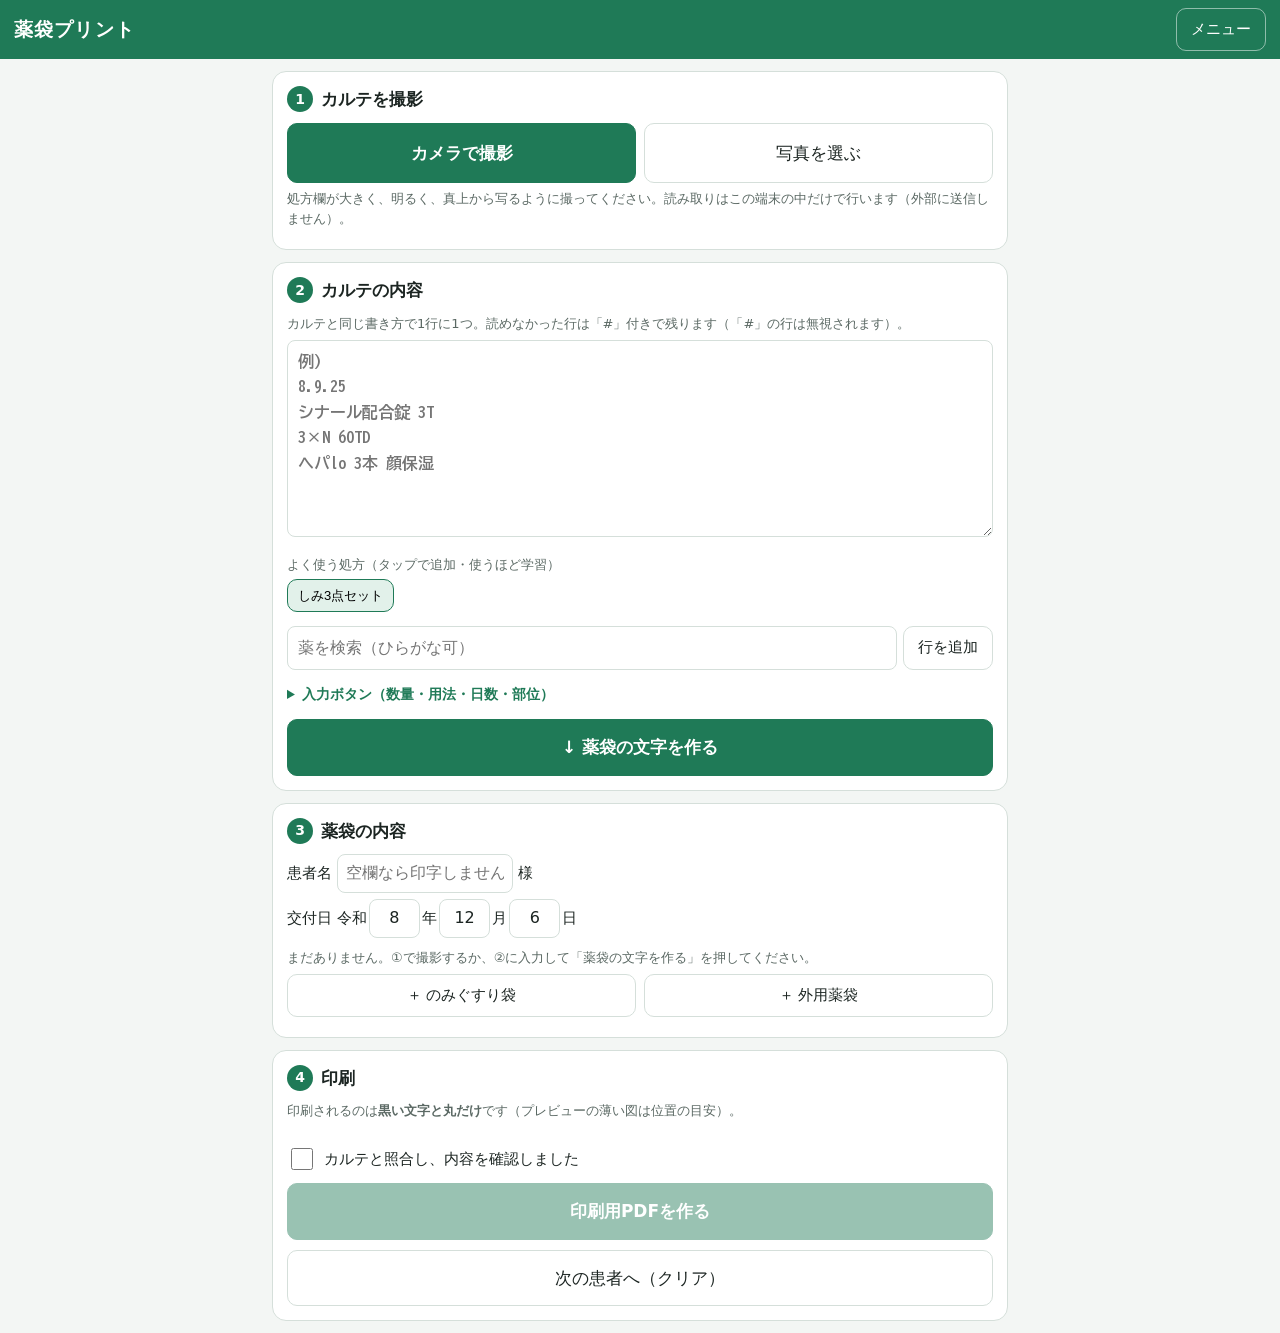
==== docs/index.html @ 1ddb1cb7 "薬袋プリント（スマホ版）初版 Co-Authored-By: Claude Opus 5.5 <noreply@anthropic.com>" ====
<!doctype html>
<html lang="ja">
<head>
<meta charset="utf-8">
<meta name="viewport" content="width=device-width, initial-scale=1, viewport-fit=cover">
<meta name="theme-color" content="#1f7a57">
<meta name="apple-mobile-web-app-capable" content="yes">
<meta name="apple-mobile-web-app-title" content="薬袋プリント">
<link rel="manifest" href="manifest.webmanifest">
<link rel="apple-touch-icon" href="icons/apple-touch-icon.png">
<link rel="icon" href="icons/icon-192.png">
<title>薬袋プリント</title>
<link rel="stylesheet" href="css/app.css">
<style id="yt-css"></style>
</head>
<body>
<header class="bar">
  <h1>薬袋プリント</h1>
  <button class="btn ghost" id="btnMenu">メニュー</button>
</header>

<main>
  <!-- ① 撮影 -->
  <section class="card">
    <h2><span class="num">1</span>カルテを撮影</h2>
    <div class="row2">
      <label class="btn primary big">
        <input type="file" accept="image/*" capture="environment" id="camInput" hidden>カメラで撮影
      </label>
      <label class="btn big">
        <input type="file" accept="image/*" id="fileInput" hidden>写真を選ぶ
      </label>
    </div>
    <p class="note" id="photoNote">処方欄が大きく、明るく、真上から写るように撮ってください。読み取りはこの端末の中だけで行います（外部に送信しません）。</p>
    <div class="photo" id="photoBox" hidden>
      <img id="photo" alt="カルテ写真">
      <div class="photo-tools">
        <button class="btn tiny" id="btnZoom">大きく見る</button>
        <button class="btn tiny" id="btnReread">もう一度読み取る</button>
      </div>
    </div>
    <p class="status" id="ocrStatus" hidden></p>
  </section>

  <!-- ② カルテの内容 -->
  <section class="card">
    <h2><span class="num">2</span>カルテの内容</h2>
    <p class="note">カルテと同じ書き方で1行に1つ。読めなかった行は「#」付きで残ります（「#」の行は無視されます）。</p>
    <textarea id="karteText" rows="7" spellcheck="false" autocapitalize="off" autocomplete="off"
      placeholder="例)&#10;8.9.25&#10;シナール配合錠 3T&#10;3×N 60TD&#10;ヘパlo 3本 顔保湿"></textarea>

    <div class="sub">
      <div class="sub-title">よく使う処方（タップで追加・使うほど学習）</div>
      <div class="chips-scroll" id="presetBox"></div>
    </div>
    <div class="sub">
      <div class="drug-add">
        <input id="drugSearch" list="drugList" placeholder="薬を検索（ひらがな可）" autocomplete="off">
        <datalist id="drugList"></datalist>
        <button class="btn" id="btnAddDrug">行を追加</button>
      </div>
    </div>
    <details class="sub" id="tokenBox">
      <summary>入力ボタン（数量・用法・日数・部位）</summary>
      <div class="trow"><span>数量</span><div class="tokens" data-tokens="1T 2T 3T 1C 1包 3包 1本 2本 3本 5本 10本"></div></div>
      <div class="trow"><span>用法</span><div class="tokens" data-tokens="3×N 2×N 1×朝 1×夕 1×ねる前 頓用"></div></div>
      <div class="trow"><span>日数</span><div class="tokens" data-tokens="7TD 14TD 28TD 30TD 60TD 90TD"></div></div>
      <div class="trow"><span>外用</span><div class="tokens" data-tokens="1日1回 1日2回 1日3回"></div></div>
      <div class="trow"><span>部位</span><div class="tokens" id="siteTokens"></div></div>
    </details>
    <button class="btn primary wide" id="btnParse">↓ 薬袋の文字を作る</button>
  </section>

  <!-- ③ 薬袋 -->
  <section class="card" id="bagSection">
    <h2><span class="num">3</span>薬袋の内容</h2>
    <div class="common">
      <label>患者名 <input id="cName" placeholder="空欄なら印字しません"> 様</label>
      <label>交付日 令和<input id="cYear" class="num-in" inputmode="numeric">年<input id="cMonth" class="num-in" inputmode="numeric">月<input id="cDay" class="num-in" inputmode="numeric">日</label>
    </div>
    <div id="bagList"></div>
    <div class="row2">
      <button class="btn" id="addNaifuku">＋ のみぐすり袋</button>
      <button class="btn" id="addGaiyou">＋ 外用薬袋</button>
    </div>
  </section>

  <!-- ④ 印刷 -->
  <section class="card">
    <h2><span class="num">4</span>印刷</h2>
    <p class="note">印刷されるのは<b>黒い文字と丸だけ</b>です（プレビューの薄い図は位置の目安）。</p>
    <div class="previews" id="previewList"></div>
    <label class="check"><input type="checkbox" id="chkVerified"> カルテと照合し、内容を確認しました</label>
    <button class="btn primary wide" id="btnPdf" disabled>印刷用PDFを作る</button>
    <div id="pdfResult"></div>
    <button class="btn wide ghost" id="btnNext">次の患者へ（クリア）</button>
  </section>
</main>

<!-- 写真の拡大表示 -->
<dialog id="dlgPhoto" class="full"><div class="viewer"><img id="photoBig" alt=""></div><form method="dialog"><button class="btn primary wide">閉じる</button></form></dialog>

<!-- メニュー -->
<dialog id="dlgMenu" class="full">
  <div class="menu">
    <div class="menu-head"><b>メニュー</b><button class="btn" id="btnMenuClose">閉じる</button></div>

    <details open>
      <summary>袋のサイズのルール</summary>
      <p class="note">上から順に調べ、最初に当てはまったルールのサイズにします。どれにも当てはまらなければ小さい袋。袋のサイズを手で変えたときにも「覚えますか？」と聞いてルールを増やします。</p>
      <ol id="ruleList" class="rule-list"></ol>
      <div class="form-box">
        <b>ルールを追加</b>
        <select id="rKind">
          <option value="any_of">薬の名前のどれかが入っている</option>
          <option value="all_of">薬の名前がすべて入っている（セット）</option>
          <option value="qty_at_least">本数（数量）が○以上</option>
          <option value="containers_at_least">混合容器が○個以上</option>
          <option value="days_at_least">内服の日数が○日分以上</option>
        </select>
        <input id="rWords" placeholder="薬の名前（読点「、」区切り。例: ヘパリン、ヒルドイド）">
        <div class="row2"><input id="rN" type="number" placeholder="数（例: 9）"><select id="rUnit"><option>本</option><option>g</option><option>枚</option></select></div>
        <div class="row2"><select id="rSize"><option value="A5">大きい袋にする</option><option value="small">小さい袋にする</option></select><input id="rMemo" placeholder="メモ（任意）"></div>
        <button class="btn primary" id="btnAddRule">追加</button>
      </div>
    </details>

    <details>
      <summary>薬品マスタ（院内の薬）</summary>
      <p class="note">「よみ・略称」にカルテでの書き方（ヘパlo、GMo など）やひらがなを入れると、読み取り・検索で見つかりやすくなります。外用の回数は、書いていないときに使う回数です。</p>
      <input id="drugFilter" placeholder="絞り込み">
      <div id="drugTable" class="drug-table"></div>
      <div class="form-box" id="drugForm">
        <b id="drugFormTitle">薬を追加</b>
        <input id="dName" placeholder="薬品名">
        <div class="row2">
          <select id="dType"><option value="naifuku">内服</option><option value="gaiyou">外用</option></select>
          <select id="dForm"></select>
        </div>
        <div class="row2"><input id="dTimes" placeholder="外用の1日回数（例: 2）" inputmode="numeric"><input id="dNote" placeholder="備考"></div>
        <input id="dAliases" placeholder="よみ・略称（空白区切り）">
        <div class="row2"><button class="btn primary" id="btnSaveDrug">保存</button><button class="btn" id="btnCancelDrug">新規にする</button></div>
      </div>
    </details>

    <details>
      <summary>部位の一覧</summary>
      <p class="note">1行に1つ。「印字する文字 よみ よみ…」（空白区切り）。例: 顔保湿 カオホシツ かおほしつ</p>
      <textarea id="siteEdit" rows="8"></textarea>
      <button class="btn primary" id="btnSaveSites">保存</button>
    </details>

    <details>
      <summary>印刷の設定・位置の調整</summary>
      <div class="field"><b>PDFの用紙</b>
        <select id="sPaper">
          <option value="bag">袋と同じ大きさ（おすすめ）</option>
          <option value="A4">A4（210×297mm）</option>
          <option value="A5">A5（148×210mm）</option>
          <option value="A6">A6（105×148mm）</option>
          <option value="hagaki">はがき（100×148mm）</option>
        </select>
        <p class="note">プリンターが袋の大きさを選べない場合に、決まった用紙の上に袋を置く位置（用紙の左上から袋の左上まで、mm）を指定します。</p>
        <div class="row2"><label>右へ <input id="sPaperX" type="number" step="0.5"> mm</label><label>下へ <input id="sPaperY" type="number" step="0.5"> mm</label></div>
      </div>
      <div class="field"><b>袋の寸法（mm）</b>
        <div class="row2"><label>小 横<input id="szSW" type="number" step="0.5"></label><label>縦<input id="szSH" type="number" step="0.5"></label></div>
        <div class="row2"><label>大 横<input id="szLW" type="number" step="0.5"></label><label>縦<input id="szLH" type="number" step="0.5"></label></div>
      </div>
      <div class="field"><b>文字の位置の補正（mm）</b>
        <p class="note">テスト印刷で文字が右にずれたらXをマイナス、下にずれたらYをマイナス。</p>
        <div id="calibBox"></div>
      </div>
      <button class="btn primary" id="btnSavePrint">保存</button>
    </details>

    <details>
      <summary>学習データ・バックアップ</summary>
      <p id="learnInfo" class="note"></p>
      <p class="note">学習した内容・マスタ・設定はこの端末だけに保存されています。機種変更や別の端末に移すときは「バックアップを保存」→ 新しい端末で「バックアップから戻す」。</p>
      <div class="row2"><button class="btn" id="btnExport">バックアップを保存</button>
        <label class="btn"><input type="file" id="importInput" accept="application/json,.json" hidden>バックアップから戻す</label></div>
      <button class="btn danger" id="btnResetLearn">学習した内容を消す</button>
    </details>

    <details>
      <summary>その他</summary>
      <div class="field"><b>外用薬で回数が書いていない薬の1日回数（薬品マスタに回数がない場合）</b><input id="sGaiyouTimes" inputmode="numeric"></div>
      <div class="field"><b>年の書き方</b><select id="sYear"><option value="reiwa">令和8 年</option><option value="number">8 年</option></select></div>
      <button class="btn primary" id="btnSaveOther">保存</button>
      <p class="note" id="versionInfo"></p>
    </details>
  </div>
</dialog>

<div class="toast" id="toast" hidden></div>
<div class="busy" id="busy" hidden><div class="busy-box"><div class="spinner"></div><p id="busyText">処理中…</p></div></div>

<script src="lib/ort.wasm.min.js"></script>
<script src="lib/pdf-lib.min.js"></script>
<script src="lib/fontkit.umd.min.js"></script>
<script src="js/data.js"></script>
<script src="js/render.js"></script>
<script src="js/parser.js"></script>
<script src="js/store.js"></script>
<script src="js/ocr.js"></script>
<script src="js/pdf.js"></script>
<script src="js/app.js"></script>
</body>
</html>
---- docs/css/app.css ----
@font-face { font-family: "BIZ UDGothic"; src: url("../fonts/BIZUDGothic-Bold-jis.ttf") format("truetype"); font-weight: 400 900; font-display: swap; }

:root {
  --bg: #f3f6f4; --panel: #fff; --ink: #1c2522; --muted: #5b6964; --line: #d5dfda;
  --accent: #1f7a57; --accent-soft: #e2f1ea; --naifuku: #1f9a4c; --gaiyou: #cf4f2a;
  --warn-bg: #fff4c2; --warn-line: #e0b400; --err: #b3261e;
  font-family: "Hiragino Sans", "Yu Gothic UI", "Meiryo", system-ui, sans-serif;
  color: var(--ink);
  -webkit-text-size-adjust: 100%;
}
* { box-sizing: border-box; }
body { margin: 0; background: var(--bg); font-size: 16px; line-height: 1.55; padding-bottom: env(safe-area-inset-bottom); }
.bar { position: sticky; top: 0; z-index: 5; display: flex; align-items: center; justify-content: space-between;
  padding: calc(8px + env(safe-area-inset-top)) 14px 8px; background: var(--accent); color: #fff; }
.bar h1 { margin: 0; font-size: 19px; letter-spacing: .06em; }
.bar .btn { color: #fff; border-color: rgba(255,255,255,.5); }
main { max-width: 760px; margin: 0 auto; padding: 12px; display: flex; flex-direction: column; gap: 12px; }
.card { background: var(--panel); border: 1px solid var(--line); border-radius: 14px; padding: 14px; }
.card h2 { margin: 0 0 10px; font-size: 17px; display: flex; align-items: center; gap: 8px; }
.num { display: inline-grid; place-items: center; width: 26px; height: 26px; border-radius: 50%; background: var(--accent); color: #fff; font-size: 14px; }
.note { color: var(--muted); font-size: 13px; margin: 6px 0; }
.status { margin: 8px 0 0; padding: 8px 10px; border-radius: 8px; background: var(--accent-soft); font-size: 14px; }
.status.warn { background: var(--warn-bg); }

.btn { font: inherit; font-size: 15px; padding: 9px 14px; border-radius: 10px; border: 1px solid var(--line); background: #fff; color: var(--ink);
  cursor: pointer; text-align: center; display: inline-flex; align-items: center; justify-content: center; gap: 6px; -webkit-tap-highlight-color: transparent; }
.btn:active { transform: scale(.98); }
.btn:disabled { opacity: .45; }
.btn.primary { background: var(--accent); border-color: var(--accent); color: #fff; font-weight: 700; }
.btn.ghost { background: transparent; }
.btn.big { padding: 16px 10px; font-size: 17px; }
.btn.wide { width: 100%; padding: 14px; font-size: 17px; margin-top: 10px; }
.btn.tiny { padding: 5px 10px; font-size: 13px; border-radius: 8px; }
.btn.danger { color: var(--err); }
.row2 { display: grid; grid-template-columns: 1fr 1fr; gap: 8px; margin: 6px 0; }

.photo { margin-top: 10px; }
.photo img { width: 100%; max-height: 50vh; object-fit: contain; background: #eef1ef; border-radius: 10px; border: 1px solid var(--line); }
.photo-tools { display: flex; gap: 6px; margin-top: 6px; }
dialog.full { width: 100vw; max-width: 100vw; height: 100dvh; max-height: 100dvh; margin: 0; padding: 0; border: none; }
dialog::backdrop { background: rgba(0,0,0,.4); }
.viewer { height: calc(100dvh - 80px); overflow: auto; background: #222; }
.viewer img { width: 200%; display: block; }
#dlgPhoto form { padding: 8px 12px; }

textarea, input, select { font: inherit; font-size: 16px; border: 1px solid var(--line); border-radius: 8px; padding: 8px 10px; background: #fff; color: var(--ink); min-width: 0; }
textarea { width: 100%; resize: vertical; line-height: 1.6; }
#karteText { font-family: "BIZ UDGothic", monospace; font-size: 16px; }
.sub { margin-top: 10px; }
.sub-title { font-size: 13px; color: var(--muted); margin-bottom: 4px; }
.chips-scroll { display: flex; gap: 6px; overflow-x: auto; padding-bottom: 4px; -webkit-overflow-scrolling: touch; }
.preset { flex: none; max-width: 230px; text-align: left; font-size: 13px; line-height: 1.35; padding: 7px 10px; border: 1px solid var(--accent); background: var(--accent-soft);
  border-radius: 10px; white-space: normal; }
.preset small { display: block; color: var(--muted); font-size: 11px; }
.drug-add { display: flex; gap: 6px; }
.drug-add input { flex: 1; }
details.sub summary { cursor: pointer; font-size: 14px; color: var(--accent); font-weight: 700; padding: 4px 0; }
.trow { display: flex; gap: 6px; align-items: flex-start; margin: 6px 0; }
.trow > span { flex: none; width: 34px; font-size: 12px; color: var(--muted); padding-top: 6px; }
.tokens { display: flex; flex-wrap: wrap; gap: 5px; }
.tok { font: inherit; font-size: 14px; padding: 6px 10px; border: 1px solid var(--line); border-radius: 8px; background: #f6faf8; }
.tok:active { background: var(--accent-soft); }

.common { display: flex; flex-direction: column; gap: 6px; margin-bottom: 10px; font-size: 15px; }
.common input { padding: 6px 8px; }
.common #cName { width: 11em; }
.num-in { width: 3.2em; text-align: center; margin: 0 2px; }

.bag { border: 1px solid var(--line); border-left: 6px solid var(--naifuku); border-radius: 12px; padding: 10px; margin-bottom: 10px; }
.bag.gaiyou { border-left-color: var(--gaiyou); }
.bag-head { display: flex; align-items: center; gap: 6px; flex-wrap: wrap; }
.bag-title { font-weight: 700; margin-right: auto; }
.bag.naifuku .bag-title { color: var(--naifuku); }
.bag.gaiyou .bag-title { color: var(--gaiyou); }
.seg { display: inline-flex; border: 1px solid var(--line); border-radius: 9px; overflow: hidden; }
.seg button { font: inherit; font-size: 14px; border: none; background: #fff; padding: 6px 12px; }
.seg button.on { background: var(--ink); color: #fff; }
.size-reason { font-size: 12px; color: var(--muted); margin: 4px 0; }
.f { display: flex; flex-wrap: wrap; align-items: center; gap: 5px; margin: 7px 0; font-size: 15px; }
.f .lbl { width: 3.2em; font-size: 12px; color: var(--muted); flex: none; }
.f input { width: 3.6em; text-align: center; padding: 6px 4px; }
.f input.wide-in { width: 9em; text-align: left; }
.unsure { background: var(--warn-bg) !important; border-color: var(--warn-line) !important; }
.chips { display: inline-flex; flex-wrap: wrap; gap: 4px; }
.chip { position: relative; }
.chip input { position: absolute; opacity: 0; pointer-events: none; width: 1px; }
.chip span { display: inline-block; padding: 5px 10px; border: 1px solid var(--line); border-radius: 999px; font-size: 14px; background: #fff; }
.chip input:checked + span { background: var(--ink); color: #fff; border-color: var(--ink); }
.chips.unsure { border: 1px solid var(--warn-line); border-radius: 10px; padding: 2px; }
.bag-info { margin-top: 6px; padding: 7px 9px; background: #f5f8f6; border-radius: 8px; font-size: 12.5px; color: var(--muted); }
.bag-info b { color: var(--ink); }
.bag-actions { display: flex; gap: 6px; justify-content: flex-end; margin-top: 6px; flex-wrap: wrap; }

.previews { display: flex; gap: 10px; overflow-x: auto; padding-bottom: 6px; }
.pv { flex: none; }
.pv-cap { font-size: 12px; color: var(--muted); }
.pv-frame { border: 1px solid var(--line); background: #fff; overflow: hidden; box-shadow: 0 1px 4px rgba(0,0,0,.08); }
.pv-inner { transform-origin: top left; }
.pv .yt-art { opacity: .28; }
.check { display: flex; align-items: center; gap: 8px; margin: 12px 0 0; font-size: 15px; }
.check input { width: 22px; height: 22px; }
#pdfResult .res { border: 1px solid var(--accent); background: var(--accent-soft); border-radius: 10px; padding: 10px; margin-top: 10px; }
#pdfResult .res.err { border-color: var(--err); background: #fdecea; color: var(--err); }
#pdfResult .res .row2 { margin-top: 8px; }

.menu { padding: calc(10px + env(safe-area-inset-top)) 14px 40px; max-width: 760px; margin: 0 auto; }
.menu-head { display: flex; justify-content: space-between; align-items: center; margin-bottom: 8px; font-size: 18px; }
.menu details { border: 1px solid var(--line); border-radius: 12px; padding: 10px 12px; margin-bottom: 10px; background: #fff; }
.menu summary { font-weight: 700; cursor: pointer; }
.menu input, .menu select, .menu textarea { width: 100%; margin: 3px 0; }
.form-box { border: 1px dashed var(--line); border-radius: 10px; padding: 10px; margin-top: 8px; display: flex; flex-direction: column; gap: 4px; }
.rule-list { padding-left: 1.4em; margin: 6px 0; }
.rule-list li { margin: 6px 0; font-size: 14px; }
.rule-list .btn { margin-left: 6px; }
.drug-table { max-height: 40vh; overflow: auto; border: 1px solid var(--line); border-radius: 8px; margin: 6px 0; }
.drug-row { display: flex; justify-content: space-between; gap: 8px; padding: 7px 9px; border-bottom: 1px solid var(--line); font-size: 14px; }
.drug-row small { color: var(--muted); display: block; font-size: 11.5px; }
.field { margin: 10px 0; }
.field label { display: flex; align-items: center; gap: 4px; font-size: 14px; }
#calibBox .row2 { align-items: center; }

.toast { position: fixed; left: 12px; right: 12px; bottom: calc(14px + env(safe-area-inset-bottom)); z-index: 20; background: var(--ink); color: #fff;
  border-radius: 12px; padding: 12px 14px; box-shadow: 0 8px 30px rgba(0,0,0,.3); max-width: 736px; margin: 0 auto; }
.toast .row2 { margin-top: 8px; }
.toast .btn { color: var(--ink); }
.busy { position: fixed; inset: 0; z-index: 30; background: rgba(255,255,255,.75); display: grid; place-items: center; }
.busy[hidden] { display: none; }
.busy-box { background: #fff; border: 1px solid var(--line); border-radius: 14px; padding: 22px 28px; text-align: center; max-width: 80vw; }
.spinner { width: 36px; height: 36px; margin: 0 auto 10px; border: 4px solid var(--accent-soft); border-top-color: var(--accent); border-radius: 50%; animation: spin .9s linear infinite; }
@keyframes spin { to { transform: rotate(360deg); } }
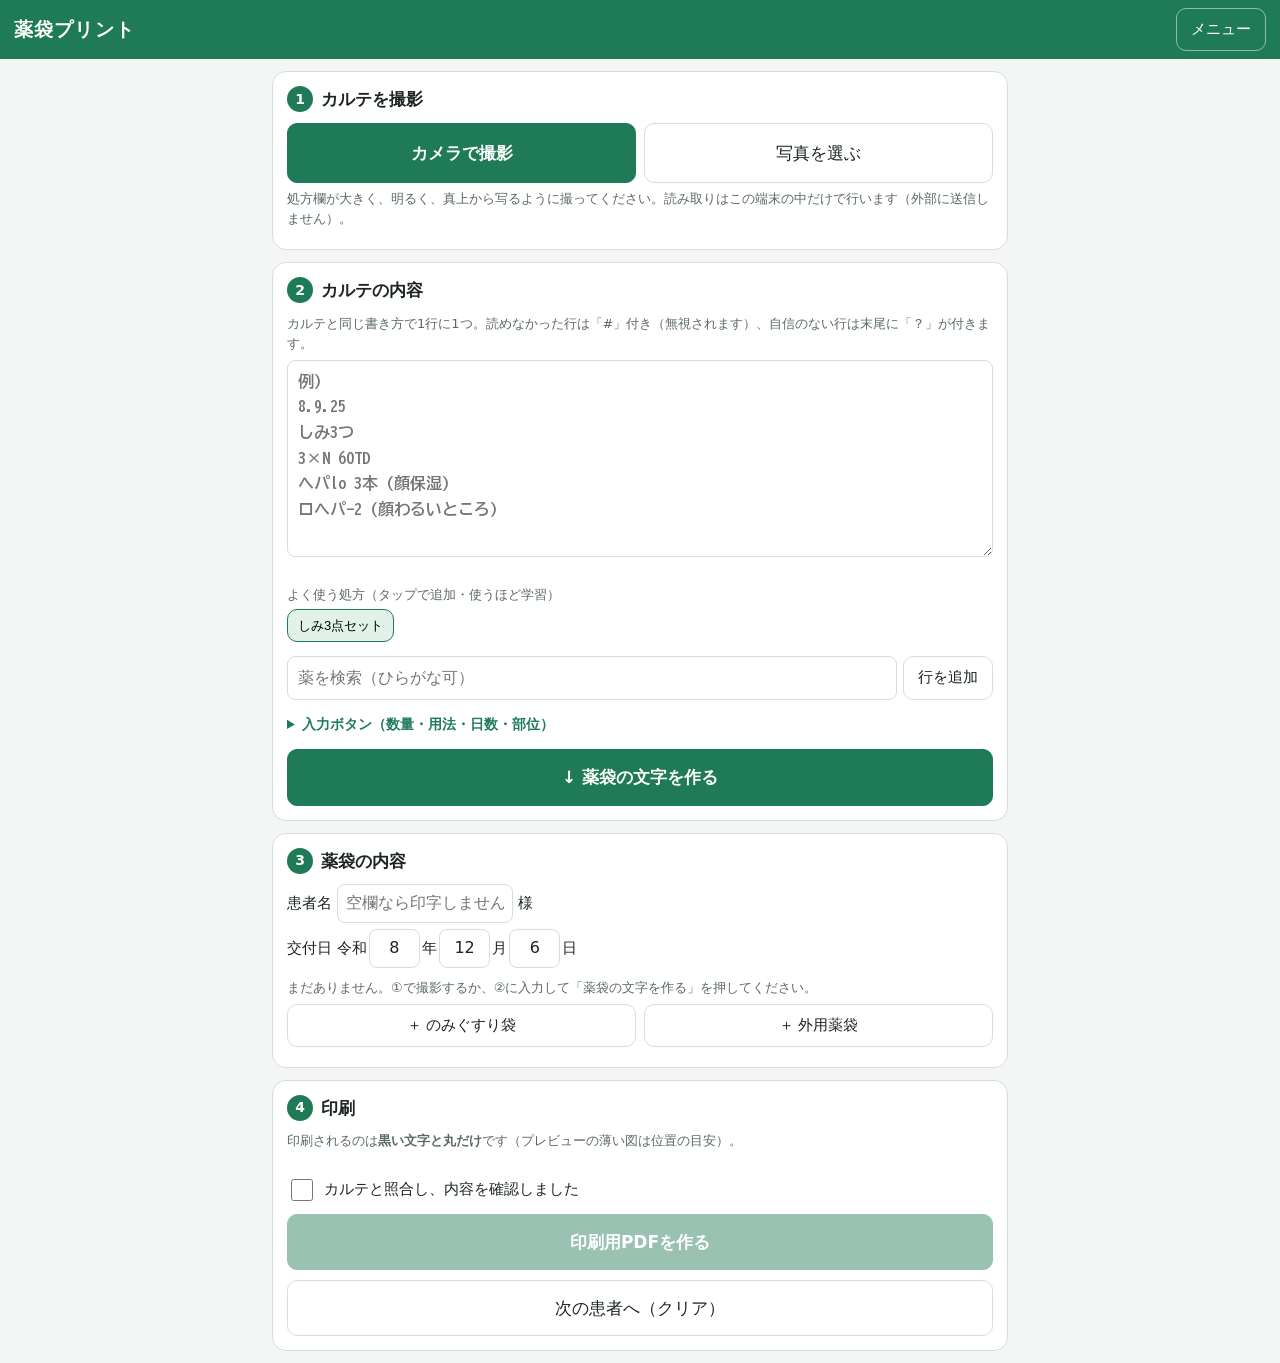
==== commit 95a5f008: "手書きの読み取りを改善（日本語モデル追加・薬品名一覧との照合・行ごとの候補選択）、混合軟膏の容器番号、夜1/数回/〃、しみ3つ、小袋100×140mm Co-Authored-By: Claude O" ====
--- a/docs/index.html
+++ b/docs/index.html
@@ -45,9 +45,10 @@
   <!-- ② カルテの内容 -->
   <section class="card">
     <h2><span class="num">2</span>カルテの内容</h2>
-    <p class="note">カルテと同じ書き方で1行に1つ。読めなかった行は「#」付きで残ります（「#」の行は無視されます）。</p>
+    <p class="note">カルテと同じ書き方で1行に1つ。読めなかった行は「#」付き（無視されます）、自信のない行は末尾に「？」が付きます。</p>
     <textarea id="karteText" rows="7" spellcheck="false" autocapitalize="off" autocomplete="off"
-      placeholder="例)&#10;8.9.25&#10;シナール配合錠 3T&#10;3×N 60TD&#10;ヘパlo 3本 顔保湿"></textarea>
+      placeholder="例)&#10;8.9.25&#10;しみ3つ&#10;3×N 60TD&#10;ヘパlo 3本 (顔保湿)&#10;ロヘパ-2 (顔わるいところ)"></textarea>
+    <div class="read-rows" id="readRows" hidden></div>
 
     <div class="sub">
       <div class="sub-title">よく使う処方（タップで追加・使うほど学習）</div>
@@ -62,10 +63,10 @@
     </div>
     <details class="sub" id="tokenBox">
       <summary>入力ボタン（数量・用法・日数・部位）</summary>
-      <div class="trow"><span>数量</span><div class="tokens" data-tokens="1T 2T 3T 1C 1包 3包 1本 2本 3本 5本 10本"></div></div>
+      <div class="trow"><span>数量</span><div class="tokens" data-tokens="1T 2T 3T 1C 1包 1本 2本 3本 4本 5本 10本 -2 -3 ×2 60cc"></div></div>
       <div class="trow"><span>用法</span><div class="tokens" data-tokens="3×N 2×N 1×朝 1×夕 1×ねる前 頓用"></div></div>
       <div class="trow"><span>日数</span><div class="tokens" data-tokens="7TD 14TD 28TD 30TD 60TD 90TD"></div></div>
-      <div class="trow"><span>外用</span><div class="tokens" data-tokens="1日1回 1日2回 1日3回"></div></div>
+      <div class="trow"><span>外用</span><div class="tokens" data-tokens="1日1回 1日2回 1日3回 夜1 1日数回 (〃)"></div></div>
       <div class="trow"><span>部位</span><div class="tokens" id="siteTokens"></div></div>
     </details>
     <button class="btn primary wide" id="btnParse">↓ 薬袋の文字を作る</button>
@@ -115,11 +116,12 @@
           <option value="any_of">薬の名前のどれかが入っている</option>
           <option value="all_of">薬の名前がすべて入っている（セット）</option>
           <option value="qty_at_least">本数（数量）が○以上</option>
-          <option value="containers_at_least">混合容器が○個以上</option>
+          <option value="containers_at_least">混合容器（ロヘパ-2 など）が○個以上</option>
           <option value="days_at_least">内服の日数が○日分以上</option>
         </select>
         <input id="rWords" placeholder="薬の名前（読点「、」区切り。例: ヘパリン、ヒルドイド）">
-        <div class="row2"><input id="rN" type="number" placeholder="数（例: 9）"><select id="rUnit"><option>本</option><option>g</option><option>枚</option></select></div>
+        <div class="row2"><input id="rN" type="number" placeholder="数（例: 9）"><select id="rUnit"><option>本</option><option>g</option><option>枚</option><option>cc</option></select></div>
+        <input id="rNo" type="number" placeholder="混合容器の場合：容器の番号が○番以上（例: 2。空欄なら番号は問わない）">
         <div class="row2"><select id="rSize"><option value="A5">大きい袋にする</option><option value="small">小さい袋にする</option></select><input id="rMemo" placeholder="メモ（任意）"></div>
         <button class="btn primary" id="btnAddRule">追加</button>
       </div>
@@ -202,6 +204,7 @@
 <script src="js/data.js"></script>
 <script src="js/render.js"></script>
 <script src="js/parser.js"></script>
+<script src="js/reader.js"></script>
 <script src="js/store.js"></script>
 <script src="js/ocr.js"></script>
 <script src="js/pdf.js"></script>
--- a/docs/css/app.css
+++ b/docs/css/app.css
@@ -1,130 +1,138 @@
-@font-face { font-family: "BIZ UDGothic"; src: url("../fonts/BIZUDGothic-Bold-jis.ttf") format("truetype"); font-weight: 400 900; font-display: swap; }
-
-:root {
-  --bg: #f3f6f4; --panel: #fff; --ink: #1c2522; --muted: #5b6964; --line: #d5dfda;
-  --accent: #1f7a57; --accent-soft: #e2f1ea; --naifuku: #1f9a4c; --gaiyou: #cf4f2a;
-  --warn-bg: #fff4c2; --warn-line: #e0b400; --err: #b3261e;
-  font-family: "Hiragino Sans", "Yu Gothic UI", "Meiryo", system-ui, sans-serif;
-  color: var(--ink);
-  -webkit-text-size-adjust: 100%;
-}
-* { box-sizing: border-box; }
-body { margin: 0; background: var(--bg); font-size: 16px; line-height: 1.55; padding-bottom: env(safe-area-inset-bottom); }
-.bar { position: sticky; top: 0; z-index: 5; display: flex; align-items: center; justify-content: space-between;
-  padding: calc(8px + env(safe-area-inset-top)) 14px 8px; background: var(--accent); color: #fff; }
-.bar h1 { margin: 0; font-size: 19px; letter-spacing: .06em; }
-.bar .btn { color: #fff; border-color: rgba(255,255,255,.5); }
-main { max-width: 760px; margin: 0 auto; padding: 12px; display: flex; flex-direction: column; gap: 12px; }
-.card { background: var(--panel); border: 1px solid var(--line); border-radius: 14px; padding: 14px; }
-.card h2 { margin: 0 0 10px; font-size: 17px; display: flex; align-items: center; gap: 8px; }
-.num { display: inline-grid; place-items: center; width: 26px; height: 26px; border-radius: 50%; background: var(--accent); color: #fff; font-size: 14px; }
-.note { color: var(--muted); font-size: 13px; margin: 6px 0; }
-.status { margin: 8px 0 0; padding: 8px 10px; border-radius: 8px; background: var(--accent-soft); font-size: 14px; }
-.status.warn { background: var(--warn-bg); }
-
-.btn { font: inherit; font-size: 15px; padding: 9px 14px; border-radius: 10px; border: 1px solid var(--line); background: #fff; color: var(--ink);
-  cursor: pointer; text-align: center; display: inline-flex; align-items: center; justify-content: center; gap: 6px; -webkit-tap-highlight-color: transparent; }
-.btn:active { transform: scale(.98); }
-.btn:disabled { opacity: .45; }
-.btn.primary { background: var(--accent); border-color: var(--accent); color: #fff; font-weight: 700; }
-.btn.ghost { background: transparent; }
-.btn.big { padding: 16px 10px; font-size: 17px; }
-.btn.wide { width: 100%; padding: 14px; font-size: 17px; margin-top: 10px; }
-.btn.tiny { padding: 5px 10px; font-size: 13px; border-radius: 8px; }
-.btn.danger { color: var(--err); }
-.row2 { display: grid; grid-template-columns: 1fr 1fr; gap: 8px; margin: 6px 0; }
-
-.photo { margin-top: 10px; }
-.photo img { width: 100%; max-height: 50vh; object-fit: contain; background: #eef1ef; border-radius: 10px; border: 1px solid var(--line); }
-.photo-tools { display: flex; gap: 6px; margin-top: 6px; }
-dialog.full { width: 100vw; max-width: 100vw; height: 100dvh; max-height: 100dvh; margin: 0; padding: 0; border: none; }
-dialog::backdrop { background: rgba(0,0,0,.4); }
-.viewer { height: calc(100dvh - 80px); overflow: auto; background: #222; }
-.viewer img { width: 200%; display: block; }
-#dlgPhoto form { padding: 8px 12px; }
-
-textarea, input, select { font: inherit; font-size: 16px; border: 1px solid var(--line); border-radius: 8px; padding: 8px 10px; background: #fff; color: var(--ink); min-width: 0; }
-textarea { width: 100%; resize: vertical; line-height: 1.6; }
-#karteText { font-family: "BIZ UDGothic", monospace; font-size: 16px; }
-.sub { margin-top: 10px; }
-.sub-title { font-size: 13px; color: var(--muted); margin-bottom: 4px; }
-.chips-scroll { display: flex; gap: 6px; overflow-x: auto; padding-bottom: 4px; -webkit-overflow-scrolling: touch; }
-.preset { flex: none; max-width: 230px; text-align: left; font-size: 13px; line-height: 1.35; padding: 7px 10px; border: 1px solid var(--accent); background: var(--accent-soft);
-  border-radius: 10px; white-space: normal; }
-.preset small { display: block; color: var(--muted); font-size: 11px; }
-.drug-add { display: flex; gap: 6px; }
-.drug-add input { flex: 1; }
-details.sub summary { cursor: pointer; font-size: 14px; color: var(--accent); font-weight: 700; padding: 4px 0; }
-.trow { display: flex; gap: 6px; align-items: flex-start; margin: 6px 0; }
-.trow > span { flex: none; width: 34px; font-size: 12px; color: var(--muted); padding-top: 6px; }
-.tokens { display: flex; flex-wrap: wrap; gap: 5px; }
-.tok { font: inherit; font-size: 14px; padding: 6px 10px; border: 1px solid var(--line); border-radius: 8px; background: #f6faf8; }
-.tok:active { background: var(--accent-soft); }
-
-.common { display: flex; flex-direction: column; gap: 6px; margin-bottom: 10px; font-size: 15px; }
-.common input { padding: 6px 8px; }
-.common #cName { width: 11em; }
-.num-in { width: 3.2em; text-align: center; margin: 0 2px; }
-
-.bag { border: 1px solid var(--line); border-left: 6px solid var(--naifuku); border-radius: 12px; padding: 10px; margin-bottom: 10px; }
-.bag.gaiyou { border-left-color: var(--gaiyou); }
-.bag-head { display: flex; align-items: center; gap: 6px; flex-wrap: wrap; }
-.bag-title { font-weight: 700; margin-right: auto; }
-.bag.naifuku .bag-title { color: var(--naifuku); }
-.bag.gaiyou .bag-title { color: var(--gaiyou); }
-.seg { display: inline-flex; border: 1px solid var(--line); border-radius: 9px; overflow: hidden; }
-.seg button { font: inherit; font-size: 14px; border: none; background: #fff; padding: 6px 12px; }
-.seg button.on { background: var(--ink); color: #fff; }
-.size-reason { font-size: 12px; color: var(--muted); margin: 4px 0; }
-.f { display: flex; flex-wrap: wrap; align-items: center; gap: 5px; margin: 7px 0; font-size: 15px; }
-.f .lbl { width: 3.2em; font-size: 12px; color: var(--muted); flex: none; }
-.f input { width: 3.6em; text-align: center; padding: 6px 4px; }
-.f input.wide-in { width: 9em; text-align: left; }
-.unsure { background: var(--warn-bg) !important; border-color: var(--warn-line) !important; }
-.chips { display: inline-flex; flex-wrap: wrap; gap: 4px; }
-.chip { position: relative; }
-.chip input { position: absolute; opacity: 0; pointer-events: none; width: 1px; }
-.chip span { display: inline-block; padding: 5px 10px; border: 1px solid var(--line); border-radius: 999px; font-size: 14px; background: #fff; }
-.chip input:checked + span { background: var(--ink); color: #fff; border-color: var(--ink); }
-.chips.unsure { border: 1px solid var(--warn-line); border-radius: 10px; padding: 2px; }
-.bag-info { margin-top: 6px; padding: 7px 9px; background: #f5f8f6; border-radius: 8px; font-size: 12.5px; color: var(--muted); }
-.bag-info b { color: var(--ink); }
-.bag-actions { display: flex; gap: 6px; justify-content: flex-end; margin-top: 6px; flex-wrap: wrap; }
-
-.previews { display: flex; gap: 10px; overflow-x: auto; padding-bottom: 6px; }
-.pv { flex: none; }
-.pv-cap { font-size: 12px; color: var(--muted); }
-.pv-frame { border: 1px solid var(--line); background: #fff; overflow: hidden; box-shadow: 0 1px 4px rgba(0,0,0,.08); }
-.pv-inner { transform-origin: top left; }
-.pv .yt-art { opacity: .28; }
-.check { display: flex; align-items: center; gap: 8px; margin: 12px 0 0; font-size: 15px; }
-.check input { width: 22px; height: 22px; }
-#pdfResult .res { border: 1px solid var(--accent); background: var(--accent-soft); border-radius: 10px; padding: 10px; margin-top: 10px; }
-#pdfResult .res.err { border-color: var(--err); background: #fdecea; color: var(--err); }
-#pdfResult .res .row2 { margin-top: 8px; }
-
-.menu { padding: calc(10px + env(safe-area-inset-top)) 14px 40px; max-width: 760px; margin: 0 auto; }
-.menu-head { display: flex; justify-content: space-between; align-items: center; margin-bottom: 8px; font-size: 18px; }
-.menu details { border: 1px solid var(--line); border-radius: 12px; padding: 10px 12px; margin-bottom: 10px; background: #fff; }
-.menu summary { font-weight: 700; cursor: pointer; }
-.menu input, .menu select, .menu textarea { width: 100%; margin: 3px 0; }
-.form-box { border: 1px dashed var(--line); border-radius: 10px; padding: 10px; margin-top: 8px; display: flex; flex-direction: column; gap: 4px; }
-.rule-list { padding-left: 1.4em; margin: 6px 0; }
-.rule-list li { margin: 6px 0; font-size: 14px; }
-.rule-list .btn { margin-left: 6px; }
-.drug-table { max-height: 40vh; overflow: auto; border: 1px solid var(--line); border-radius: 8px; margin: 6px 0; }
-.drug-row { display: flex; justify-content: space-between; gap: 8px; padding: 7px 9px; border-bottom: 1px solid var(--line); font-size: 14px; }
-.drug-row small { color: var(--muted); display: block; font-size: 11.5px; }
-.field { margin: 10px 0; }
-.field label { display: flex; align-items: center; gap: 4px; font-size: 14px; }
-#calibBox .row2 { align-items: center; }
-
-.toast { position: fixed; left: 12px; right: 12px; bottom: calc(14px + env(safe-area-inset-bottom)); z-index: 20; background: var(--ink); color: #fff;
-  border-radius: 12px; padding: 12px 14px; box-shadow: 0 8px 30px rgba(0,0,0,.3); max-width: 736px; margin: 0 auto; }
-.toast .row2 { margin-top: 8px; }
-.toast .btn { color: var(--ink); }
-.busy { position: fixed; inset: 0; z-index: 30; background: rgba(255,255,255,.75); display: grid; place-items: center; }
-.busy[hidden] { display: none; }
-.busy-box { background: #fff; border: 1px solid var(--line); border-radius: 14px; padding: 22px 28px; text-align: center; max-width: 80vw; }
-.spinner { width: 36px; height: 36px; margin: 0 auto 10px; border: 4px solid var(--accent-soft); border-top-color: var(--accent); border-radius: 50%; animation: spin .9s linear infinite; }
-@keyframes spin { to { transform: rotate(360deg); } }
+@font-face { font-family: "BIZ UDGothic"; src: url("../fonts/BIZUDGothic-Bold-jis.ttf") format("truetype"); font-weight: 400 900; font-display: swap; }
+
+:root {
+  --bg: #f3f6f4; --panel: #fff; --ink: #1c2522; --muted: #5b6964; --line: #d5dfda;
+  --accent: #1f7a57; --accent-soft: #e2f1ea; --naifuku: #1f9a4c; --gaiyou: #cf4f2a;
+  --warn-bg: #fff4c2; --warn-line: #e0b400; --err: #b3261e;
+  font-family: "Hiragino Sans", "Yu Gothic UI", "Meiryo", system-ui, sans-serif;
+  color: var(--ink);
+  -webkit-text-size-adjust: 100%;
+}
+* { box-sizing: border-box; }
+body { margin: 0; background: var(--bg); font-size: 16px; line-height: 1.55; padding-bottom: env(safe-area-inset-bottom); }
+.bar { position: sticky; top: 0; z-index: 5; display: flex; align-items: center; justify-content: space-between;
+  padding: calc(8px + env(safe-area-inset-top)) 14px 8px; background: var(--accent); color: #fff; }
+.bar h1 { margin: 0; font-size: 19px; letter-spacing: .06em; }
+.bar .btn { color: #fff; border-color: rgba(255,255,255,.5); }
+main { max-width: 760px; margin: 0 auto; padding: 12px; display: flex; flex-direction: column; gap: 12px; }
+.card { background: var(--panel); border: 1px solid var(--line); border-radius: 14px; padding: 14px; }
+.card h2 { margin: 0 0 10px; font-size: 17px; display: flex; align-items: center; gap: 8px; }
+.num { display: inline-grid; place-items: center; width: 26px; height: 26px; border-radius: 50%; background: var(--accent); color: #fff; font-size: 14px; }
+.note { color: var(--muted); font-size: 13px; margin: 6px 0; }
+.status { margin: 8px 0 0; padding: 8px 10px; border-radius: 8px; background: var(--accent-soft); font-size: 14px; }
+.status.warn { background: var(--warn-bg); }
+
+.btn { font: inherit; font-size: 15px; padding: 9px 14px; border-radius: 10px; border: 1px solid var(--line); background: #fff; color: var(--ink);
+  cursor: pointer; text-align: center; display: inline-flex; align-items: center; justify-content: center; gap: 6px; -webkit-tap-highlight-color: transparent; }
+.btn:active { transform: scale(.98); }
+.btn:disabled { opacity: .45; }
+.btn.primary { background: var(--accent); border-color: var(--accent); color: #fff; font-weight: 700; }
+.btn.ghost { background: transparent; }
+.btn.big { padding: 16px 10px; font-size: 17px; }
+.btn.wide { width: 100%; padding: 14px; font-size: 17px; margin-top: 10px; }
+.btn.tiny { padding: 5px 10px; font-size: 13px; border-radius: 8px; }
+.btn.danger { color: var(--err); }
+.row2 { display: grid; grid-template-columns: 1fr 1fr; gap: 8px; margin: 6px 0; }
+
+.photo { margin-top: 10px; }
+.photo img { width: 100%; max-height: 50vh; object-fit: contain; background: #eef1ef; border-radius: 10px; border: 1px solid var(--line); }
+.photo-tools { display: flex; gap: 6px; margin-top: 6px; }
+dialog.full { width: 100vw; max-width: 100vw; height: 100dvh; max-height: 100dvh; margin: 0; padding: 0; border: none; }
+dialog::backdrop { background: rgba(0,0,0,.4); }
+.viewer { height: calc(100dvh - 80px); overflow: auto; background: #222; }
+.viewer img { width: 200%; display: block; }
+#dlgPhoto form { padding: 8px 12px; }
+
+textarea, input, select { font: inherit; font-size: 16px; border: 1px solid var(--line); border-radius: 8px; padding: 8px 10px; background: #fff; color: var(--ink); min-width: 0; }
+textarea { width: 100%; resize: vertical; line-height: 1.6; }
+#karteText { font-family: "BIZ UDGothic", monospace; font-size: 16px; }
+.sub { margin-top: 10px; }
+.sub-title { font-size: 13px; color: var(--muted); margin-bottom: 4px; }
+.chips-scroll { display: flex; gap: 6px; overflow-x: auto; padding-bottom: 4px; -webkit-overflow-scrolling: touch; }
+.preset { flex: none; max-width: 230px; text-align: left; font-size: 13px; line-height: 1.35; padding: 7px 10px; border: 1px solid var(--accent); background: var(--accent-soft);
+  border-radius: 10px; white-space: normal; }
+.preset small { display: block; color: var(--muted); font-size: 11px; }
+.drug-add { display: flex; gap: 6px; }
+.drug-add input { flex: 1; }
+details.sub summary { cursor: pointer; font-size: 14px; color: var(--accent); font-weight: 700; padding: 4px 0; }
+.trow { display: flex; gap: 6px; align-items: flex-start; margin: 6px 0; }
+.trow > span { flex: none; width: 34px; font-size: 12px; color: var(--muted); padding-top: 6px; }
+.tokens { display: flex; flex-wrap: wrap; gap: 5px; }
+.tok { font: inherit; font-size: 14px; padding: 6px 10px; border: 1px solid var(--line); border-radius: 8px; background: #f6faf8; }
+.tok:active { background: var(--accent-soft); }
+.tok.on { background: var(--ink); color: #fff; border-color: var(--ink); }
+.read-rows { margin-top: 10px; display: flex; flex-direction: column; gap: 8px; }
+.rr { border: 1px solid var(--line); border-left: 5px solid var(--accent); border-radius: 10px; padding: 7px 8px; background: #fff; }
+.rr.rr-bad { border-left-color: var(--warn-line); background: #fffbea; }
+.rr img { display: block; max-width: 100%; height: 48px; object-fit: contain; object-position: left; border-radius: 6px; background: #eef1ef; }
+.rr-cur { font-size: 14px; margin: 5px 0 4px; font-family: "BIZ UDGothic", sans-serif; word-break: break-all; }
+.rr-alts { display: flex; flex-wrap: wrap; gap: 5px; }
+.rr-alts .tok { font-size: 13px; padding: 5px 9px; }
+
+.common { display: flex; flex-direction: column; gap: 6px; margin-bottom: 10px; font-size: 15px; }
+.common input { padding: 6px 8px; }
+.common #cName { width: 11em; }
+.num-in { width: 3.2em; text-align: center; margin: 0 2px; }
+
+.bag { border: 1px solid var(--line); border-left: 6px solid var(--naifuku); border-radius: 12px; padding: 10px; margin-bottom: 10px; }
+.bag.gaiyou { border-left-color: var(--gaiyou); }
+.bag-head { display: flex; align-items: center; gap: 6px; flex-wrap: wrap; }
+.bag-title { font-weight: 700; margin-right: auto; }
+.bag.naifuku .bag-title { color: var(--naifuku); }
+.bag.gaiyou .bag-title { color: var(--gaiyou); }
+.seg { display: inline-flex; border: 1px solid var(--line); border-radius: 9px; overflow: hidden; }
+.seg button { font: inherit; font-size: 14px; border: none; background: #fff; padding: 6px 12px; }
+.seg button.on { background: var(--ink); color: #fff; }
+.size-reason { font-size: 12px; color: var(--muted); margin: 4px 0; }
+.f { display: flex; flex-wrap: wrap; align-items: center; gap: 5px; margin: 7px 0; font-size: 15px; }
+.f .lbl { width: 3.2em; font-size: 12px; color: var(--muted); flex: none; }
+.f input { width: 3.6em; text-align: center; padding: 6px 4px; }
+.f input.wide-in { width: 9em; text-align: left; }
+.unsure { background: var(--warn-bg) !important; border-color: var(--warn-line) !important; }
+.chips { display: inline-flex; flex-wrap: wrap; gap: 4px; }
+.chip { position: relative; }
+.chip input { position: absolute; opacity: 0; pointer-events: none; width: 1px; }
+.chip span { display: inline-block; padding: 5px 10px; border: 1px solid var(--line); border-radius: 999px; font-size: 14px; background: #fff; }
+.chip input:checked + span { background: var(--ink); color: #fff; border-color: var(--ink); }
+.chips.unsure { border: 1px solid var(--warn-line); border-radius: 10px; padding: 2px; }
+.bag-info { margin-top: 6px; padding: 7px 9px; background: #f5f8f6; border-radius: 8px; font-size: 12.5px; color: var(--muted); }
+.bag-info b { color: var(--ink); }
+.bag-actions { display: flex; gap: 6px; justify-content: flex-end; margin-top: 6px; flex-wrap: wrap; }
+
+.previews { display: flex; gap: 10px; overflow-x: auto; padding-bottom: 6px; }
+.pv { flex: none; }
+.pv-cap { font-size: 12px; color: var(--muted); }
+.pv-frame { border: 1px solid var(--line); background: #fff; overflow: hidden; box-shadow: 0 1px 4px rgba(0,0,0,.08); }
+.pv-inner { transform-origin: top left; }
+.pv .yt-art { opacity: .28; }
+.check { display: flex; align-items: center; gap: 8px; margin: 12px 0 0; font-size: 15px; }
+.check input { width: 22px; height: 22px; }
+#pdfResult .res { border: 1px solid var(--accent); background: var(--accent-soft); border-radius: 10px; padding: 10px; margin-top: 10px; }
+#pdfResult .res.err { border-color: var(--err); background: #fdecea; color: var(--err); }
+#pdfResult .res .row2 { margin-top: 8px; }
+
+.menu { padding: calc(10px + env(safe-area-inset-top)) 14px 40px; max-width: 760px; margin: 0 auto; }
+.menu-head { display: flex; justify-content: space-between; align-items: center; margin-bottom: 8px; font-size: 18px; }
+.menu details { border: 1px solid var(--line); border-radius: 12px; padding: 10px 12px; margin-bottom: 10px; background: #fff; }
+.menu summary { font-weight: 700; cursor: pointer; }
+.menu input, .menu select, .menu textarea { width: 100%; margin: 3px 0; }
+.form-box { border: 1px dashed var(--line); border-radius: 10px; padding: 10px; margin-top: 8px; display: flex; flex-direction: column; gap: 4px; }
+.rule-list { padding-left: 1.4em; margin: 6px 0; }
+.rule-list li { margin: 6px 0; font-size: 14px; }
+.rule-list .btn { margin-left: 6px; }
+.drug-table { max-height: 40vh; overflow: auto; border: 1px solid var(--line); border-radius: 8px; margin: 6px 0; }
+.drug-row { display: flex; justify-content: space-between; gap: 8px; padding: 7px 9px; border-bottom: 1px solid var(--line); font-size: 14px; }
+.drug-row small { color: var(--muted); display: block; font-size: 11.5px; }
+.field { margin: 10px 0; }
+.field label { display: flex; align-items: center; gap: 4px; font-size: 14px; }
+#calibBox .row2 { align-items: center; }
+
+.toast { position: fixed; left: 12px; right: 12px; bottom: calc(14px + env(safe-area-inset-bottom)); z-index: 20; background: var(--ink); color: #fff;
+  border-radius: 12px; padding: 12px 14px; box-shadow: 0 8px 30px rgba(0,0,0,.3); max-width: 736px; margin: 0 auto; }
+.toast .row2 { margin-top: 8px; }
+.toast .btn { color: var(--ink); }
+.busy { position: fixed; inset: 0; z-index: 30; background: rgba(255,255,255,.75); display: grid; place-items: center; }
+.busy[hidden] { display: none; }
+.busy-box { background: #fff; border: 1px solid var(--line); border-radius: 14px; padding: 22px 28px; text-align: center; max-width: 80vw; }
+.spinner { width: 36px; height: 36px; margin: 0 auto 10px; border: 4px solid var(--accent-soft); border-top-color: var(--accent); border-radius: 50%; animation: spin .9s linear infinite; }
+@keyframes spin { to { transform: rotate(360deg); } }
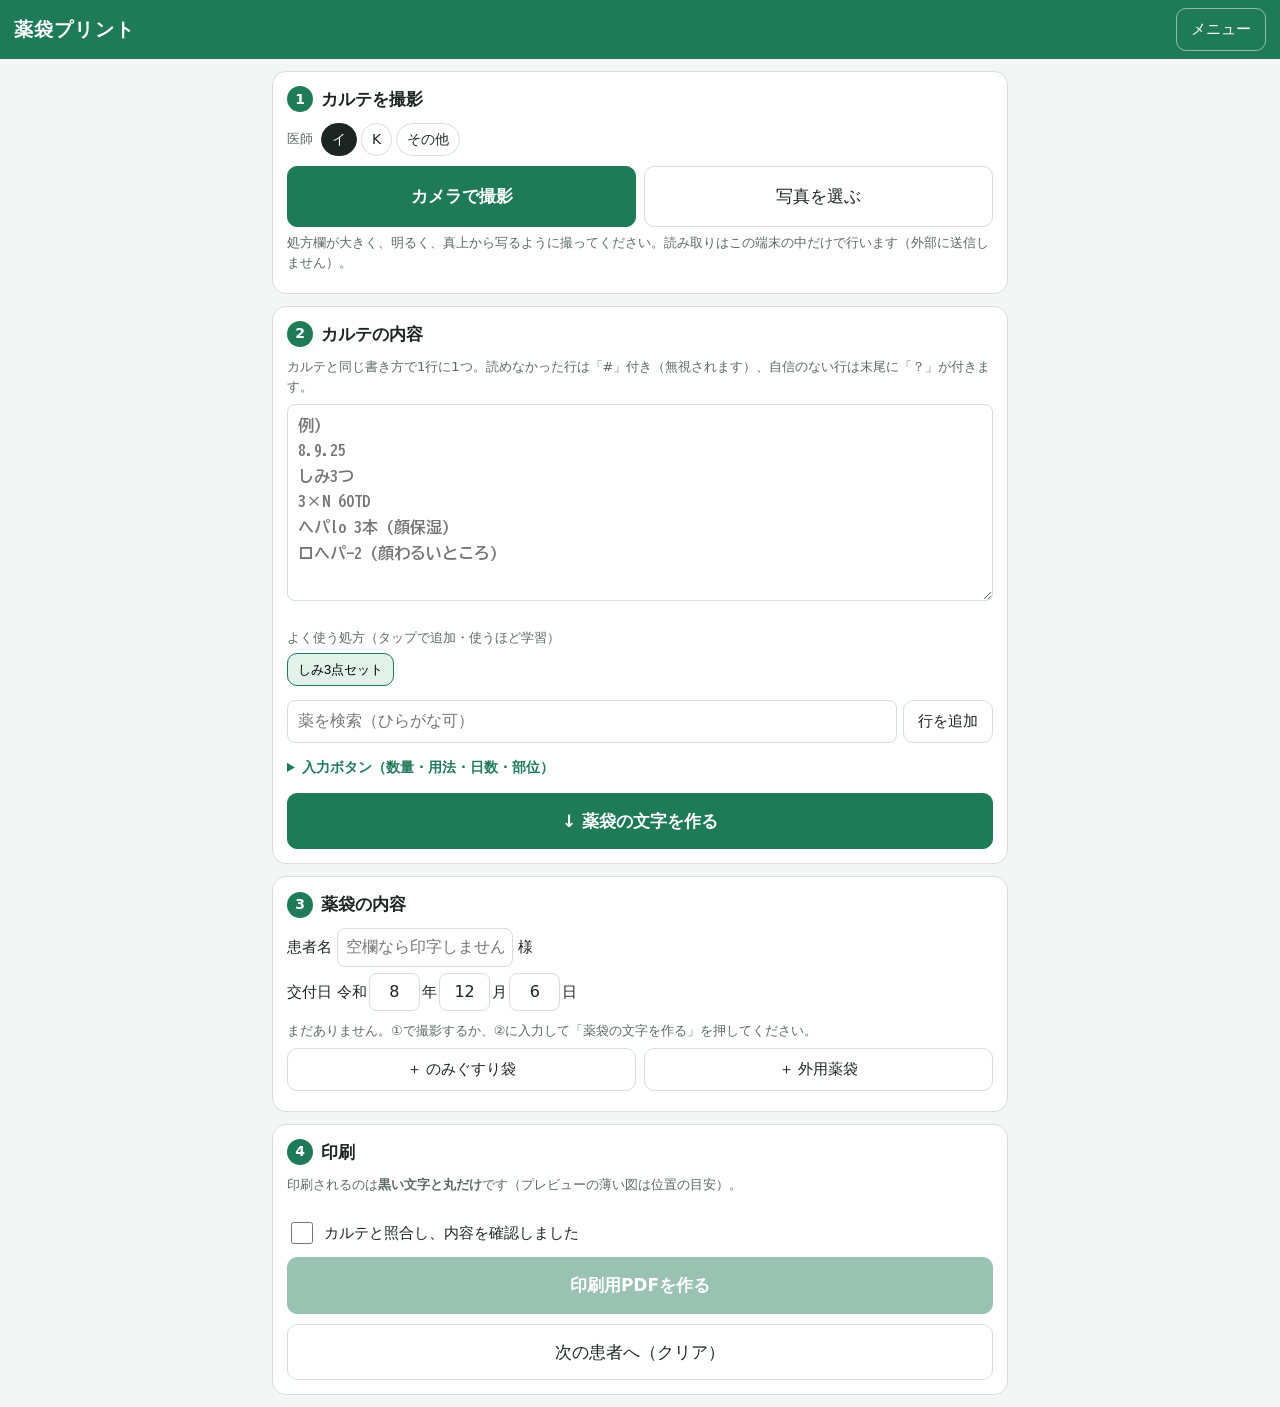
==== commit e64001dc: "医師ごとの学習（日付横の印で医師を判別、よく使う薬・部位・読み違いの傾向を医師ごとに記憶）、手書きの学習用データの蓄積と書き出し、本数は3モデルの多数決 Co-Authored-By: Claude " ====
--- a/docs/index.html
+++ b/docs/index.html
@@ -23,6 +23,7 @@
   <!-- ① 撮影 -->
   <section class="card">
     <h2><span class="num">1</span>カルテを撮影</h2>
+    <div class="doctor-bar"><span class="lbl">医師</span><span class="chips" id="doctorChips"></span></div>
     <div class="row2">
       <label class="btn primary big">
         <input type="file" accept="image/*" capture="environment" id="camInput" hidden>カメラで撮影
@@ -33,11 +34,13 @@
     </div>
     <p class="note" id="photoNote">処方欄が大きく、明るく、真上から写るように撮ってください。読み取りはこの端末の中だけで行います（外部に送信しません）。</p>
     <div class="photo" id="photoBox" hidden>
-      <img id="photo" alt="カルテ写真">
+      <div class="photo-wrap" id="photoWrap"><img id="photo" alt="カルテ写真"><div class="sel" id="photoSel" hidden></div></div>
       <div class="photo-tools">
+        <button class="btn tiny primary" id="btnSelect">範囲を囲んで読み直す</button>
         <button class="btn tiny" id="btnZoom">大きく見る</button>
         <button class="btn tiny" id="btnReread">もう一度読み取る</button>
       </div>
+      <p class="note" id="selNote" hidden>写真の上を指でなぞって、<b>今回の処方の部分</b>（日付から最後の薬まで）を四角く囲んでください。囲んだ部分だけを大きく読み取ります。</p>
     </div>
     <p class="status" id="ocrStatus" hidden></p>
   </section>
@@ -177,6 +180,21 @@
     </details>
 
     <details>
+      <summary>医師（字の癖を医師ごとに覚えます）</summary>
+      <p class="note">1行に1人。「印 名前」（空白区切り）。印はカルテの日付の横に書かれる文字です（例: イ 市原先生）。読み取りのときに印が読めれば自動で切り替わります。</p>
+      <textarea id="doctorEdit" rows="4"></textarea>
+      <button class="btn primary" id="btnSaveDoctors">保存</button>
+      <p class="note" id="doctorInfo"></p>
+    </details>
+
+    <details>
+      <summary>手書きの学習用データ</summary>
+      <p class="note">確認して印刷した行の「手書きの切り抜き画像」と「正しい内容」を、医師ごとにこの端末へためています（患者さんの名前は含みません）。書き出したファイルを使うと、医師ごとの字の癖に合わせて読み取りを強くできます。</p>
+      <p class="note" id="sampleInfo"></p>
+      <div class="row2"><button class="btn" id="btnExportSamples">書き出す</button><button class="btn danger" id="btnClearSamples">消す</button></div>
+    </details>
+
+    <details>
       <summary>学習データ・バックアップ</summary>
       <p id="learnInfo" class="note"></p>
       <p class="note">学習した内容・マスタ・設定はこの端末だけに保存されています。機種変更や別の端末に移すときは「バックアップを保存」→ 新しい端末で「バックアップから戻す」。</p>
--- a/docs/css/app.css
+++ b/docs/css/app.css
@@ -35,7 +35,12 @@
 .row2 { display: grid; grid-template-columns: 1fr 1fr; gap: 8px; margin: 6px 0; }
 
 .photo { margin-top: 10px; }
-.photo img { width: 100%; max-height: 50vh; object-fit: contain; background: #eef1ef; border-radius: 10px; border: 1px solid var(--line); }
+.doctor-bar { display: flex; align-items: center; gap: 8px; margin: 0 0 10px; }
+.doctor-bar .lbl { font-size: 13px; color: var(--muted); }
+.photo-wrap { position: relative; display: inline-block; max-width: 100%; }
+.photo-wrap img { display: block; max-width: 100%; max-height: 50vh; width: auto; height: auto; background: #eef1ef; border-radius: 10px; border: 1px solid var(--line); }
+.photo-wrap.selecting { touch-action: none; outline: 3px solid var(--warn-line); border-radius: 10px; cursor: crosshair; }
+.photo-wrap .sel { position: absolute; border: 2px solid #d19b00; background: rgba(255, 214, 0, .18); pointer-events: none; }
 .photo-tools { display: flex; gap: 6px; margin-top: 6px; }
 dialog.full { width: 100vw; max-width: 100vw; height: 100dvh; max-height: 100dvh; margin: 0; padding: 0; border: none; }
 dialog::backdrop { background: rgba(0,0,0,.4); }
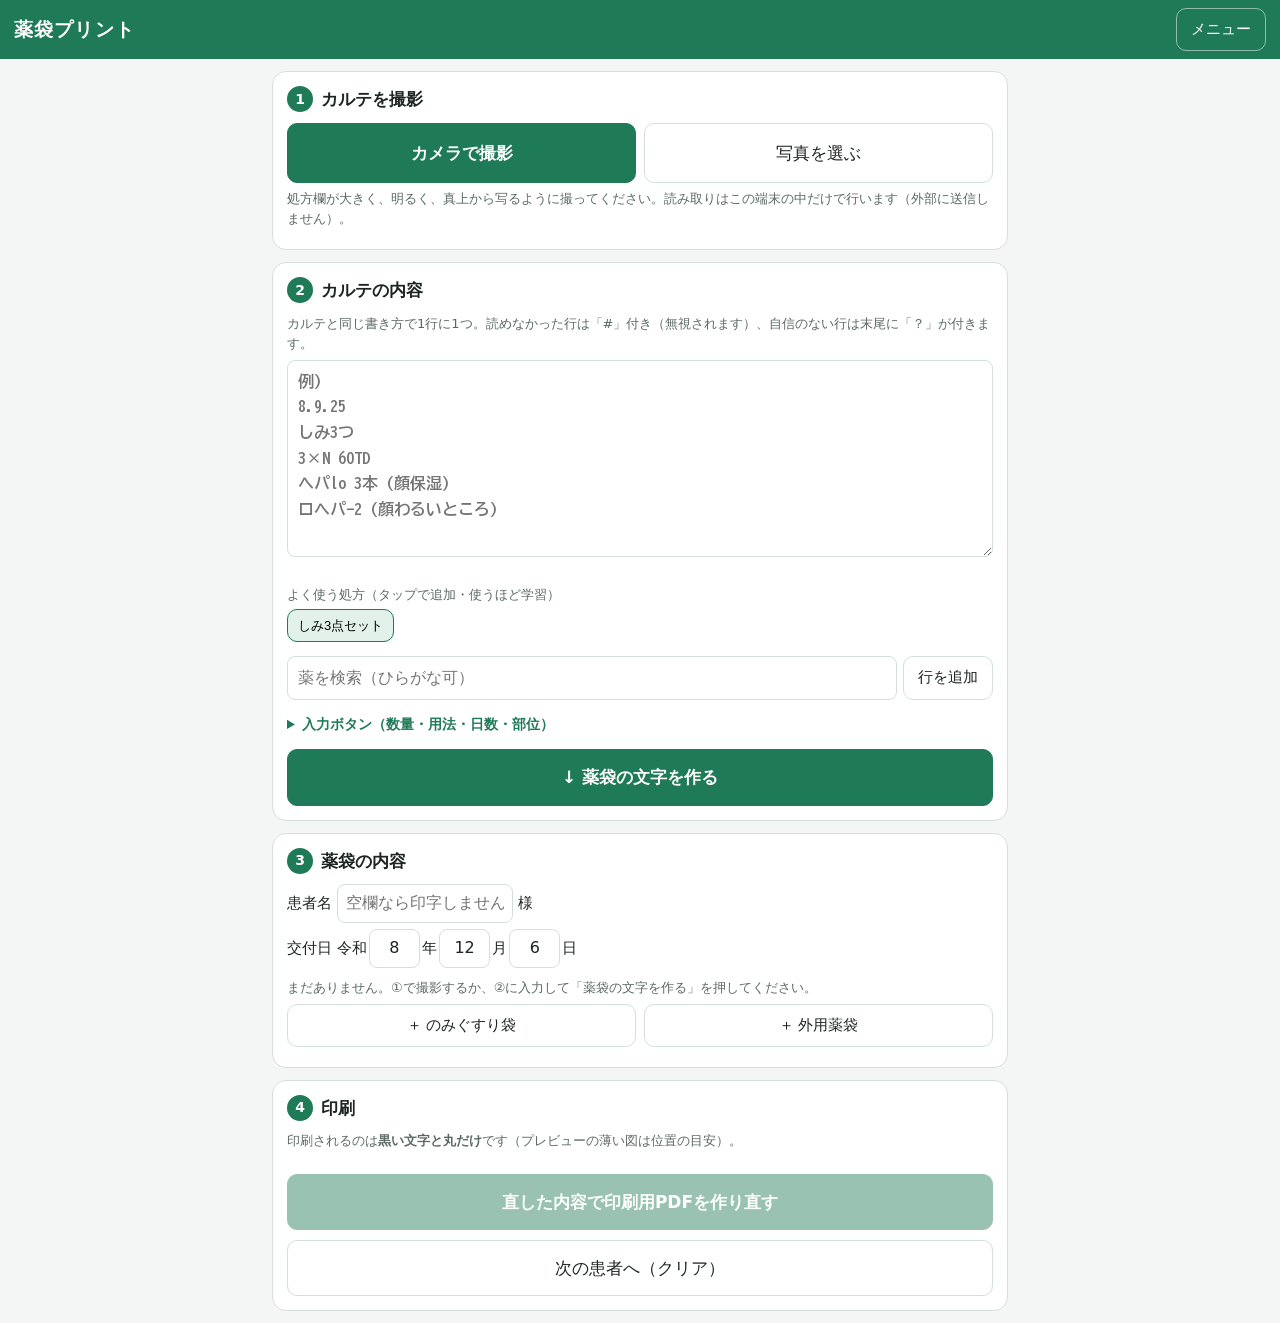
==== commit 333e08fb: "時短のため操作なしで印刷へ：読み取ったらすぐ印刷用PDFを作り、画面上部に「印刷」ボタンを出す（袋が1種類なら印刷・共有画面を自動で開く）。医師を選ぶ操作をなくし、日付の横の印から自動判定。確認のチェ" ====
--- a/docs/index.html
+++ b/docs/index.html
@@ -1,231 +1,231 @@
-<!doctype html>
-<html lang="ja">
-<head>
-<meta charset="utf-8">
-<meta name="viewport" content="width=device-width, initial-scale=1, viewport-fit=cover">
-<meta name="theme-color" content="#1f7a57">
-<meta name="apple-mobile-web-app-capable" content="yes">
-<meta name="apple-mobile-web-app-title" content="薬袋プリント">
-<link rel="manifest" href="manifest.webmanifest">
-<link rel="apple-touch-icon" href="icons/apple-touch-icon.png">
-<link rel="icon" href="icons/icon-192.png">
-<title>薬袋プリント</title>
-<link rel="stylesheet" href="css/app.css">
-<style id="yt-css"></style>
-</head>
-<body>
-<header class="bar">
-  <h1>薬袋プリント</h1>
-  <button class="btn ghost" id="btnMenu">メニュー</button>
-</header>
-
-<main>
-  <!-- ① 撮影 -->
-  <section class="card">
-    <h2><span class="num">1</span>カルテを撮影</h2>
-    <div class="doctor-bar"><span class="lbl">医師</span><span class="chips" id="doctorChips"></span></div>
-    <div class="row2">
-      <label class="btn primary big">
-        <input type="file" accept="image/*" capture="environment" id="camInput" hidden>カメラで撮影
-      </label>
-      <label class="btn big">
-        <input type="file" accept="image/*" id="fileInput" hidden>写真を選ぶ
-      </label>
-    </div>
-    <p class="note" id="photoNote">処方欄が大きく、明るく、真上から写るように撮ってください。読み取りはこの端末の中だけで行います（外部に送信しません）。</p>
-    <div class="photo" id="photoBox" hidden>
-      <div class="photo-wrap" id="photoWrap"><img id="photo" alt="カルテ写真"><div class="sel" id="photoSel" hidden></div></div>
-      <div class="photo-tools">
-        <button class="btn tiny primary" id="btnSelect">範囲を囲んで読み直す</button>
-        <button class="btn tiny" id="btnZoom">大きく見る</button>
-        <button class="btn tiny" id="btnReread">もう一度読み取る</button>
-      </div>
-      <p class="note" id="selNote" hidden>写真の上を指でなぞって、<b>今回の処方の部分</b>（日付から最後の薬まで）を四角く囲んでください。囲んだ部分だけを大きく読み取ります。</p>
-    </div>
-    <p class="status" id="ocrStatus" hidden></p>
-  </section>
-
-  <!-- ② カルテの内容 -->
-  <section class="card">
-    <h2><span class="num">2</span>カルテの内容</h2>
-    <p class="note">カルテと同じ書き方で1行に1つ。読めなかった行は「#」付き（無視されます）、自信のない行は末尾に「？」が付きます。</p>
-    <textarea id="karteText" rows="7" spellcheck="false" autocapitalize="off" autocomplete="off"
-      placeholder="例)&#10;8.9.25&#10;しみ3つ&#10;3×N 60TD&#10;ヘパlo 3本 (顔保湿)&#10;ロヘパ-2 (顔わるいところ)"></textarea>
-    <div class="read-rows" id="readRows" hidden></div>
-
-    <div class="sub">
-      <div class="sub-title">よく使う処方（タップで追加・使うほど学習）</div>
-      <div class="chips-scroll" id="presetBox"></div>
-    </div>
-    <div class="sub">
-      <div class="drug-add">
-        <input id="drugSearch" list="drugList" placeholder="薬を検索（ひらがな可）" autocomplete="off">
-        <datalist id="drugList"></datalist>
-        <button class="btn" id="btnAddDrug">行を追加</button>
-      </div>
-    </div>
-    <details class="sub" id="tokenBox">
-      <summary>入力ボタン（数量・用法・日数・部位）</summary>
-      <div class="trow"><span>数量</span><div class="tokens" data-tokens="1T 2T 3T 1C 1包 1本 2本 3本 4本 5本 10本 -2 -3 ×2 60cc"></div></div>
-      <div class="trow"><span>用法</span><div class="tokens" data-tokens="3×N 2×N 1×朝 1×夕 1×ねる前 頓用"></div></div>
-      <div class="trow"><span>日数</span><div class="tokens" data-tokens="7TD 14TD 28TD 30TD 60TD 90TD"></div></div>
-      <div class="trow"><span>外用</span><div class="tokens" data-tokens="1日1回 1日2回 1日3回 夜1 1日数回 (〃)"></div></div>
-      <div class="trow"><span>部位</span><div class="tokens" id="siteTokens"></div></div>
-    </details>
-    <button class="btn primary wide" id="btnParse">↓ 薬袋の文字を作る</button>
-  </section>
-
-  <!-- ③ 薬袋 -->
-  <section class="card" id="bagSection">
-    <h2><span class="num">3</span>薬袋の内容</h2>
-    <div class="common">
-      <label>患者名 <input id="cName" placeholder="空欄なら印字しません"> 様</label>
-      <label>交付日 令和<input id="cYear" class="num-in" inputmode="numeric">年<input id="cMonth" class="num-in" inputmode="numeric">月<input id="cDay" class="num-in" inputmode="numeric">日</label>
-    </div>
-    <div id="bagList"></div>
-    <div class="row2">
-      <button class="btn" id="addNaifuku">＋ のみぐすり袋</button>
-      <button class="btn" id="addGaiyou">＋ 外用薬袋</button>
-    </div>
-  </section>
-
-  <!-- ④ 印刷 -->
-  <section class="card">
-    <h2><span class="num">4</span>印刷</h2>
-    <p class="note">印刷されるのは<b>黒い文字と丸だけ</b>です（プレビューの薄い図は位置の目安）。</p>
-    <div class="previews" id="previewList"></div>
-    <label class="check"><input type="checkbox" id="chkVerified"> カルテと照合し、内容を確認しました</label>
-    <button class="btn primary wide" id="btnPdf" disabled>印刷用PDFを作る</button>
-    <div id="pdfResult"></div>
-    <button class="btn wide ghost" id="btnNext">次の患者へ（クリア）</button>
-  </section>
-</main>
-
-<!-- 写真の拡大表示 -->
-<dialog id="dlgPhoto" class="full"><div class="viewer"><img id="photoBig" alt=""></div><form method="dialog"><button class="btn primary wide">閉じる</button></form></dialog>
-
-<!-- メニュー -->
-<dialog id="dlgMenu" class="full">
-  <div class="menu">
-    <div class="menu-head"><b>メニュー</b><button class="btn" id="btnMenuClose">閉じる</button></div>
-
-    <details open>
-      <summary>袋のサイズのルール</summary>
-      <p class="note">上から順に調べ、最初に当てはまったルールのサイズにします。どれにも当てはまらなければ小さい袋。袋のサイズを手で変えたときにも「覚えますか？」と聞いてルールを増やします。</p>
-      <ol id="ruleList" class="rule-list"></ol>
-      <div class="form-box">
-        <b>ルールを追加</b>
-        <select id="rKind">
-          <option value="any_of">薬の名前のどれかが入っている</option>
-          <option value="all_of">薬の名前がすべて入っている（セット）</option>
-          <option value="qty_at_least">本数（数量）が○以上</option>
-          <option value="containers_at_least">混合容器（ロヘパ-2 など）が○個以上</option>
-          <option value="days_at_least">内服の日数が○日分以上</option>
-        </select>
-        <input id="rWords" placeholder="薬の名前（読点「、」区切り。例: ヘパリン、ヒルドイド）">
-        <div class="row2"><input id="rN" type="number" placeholder="数（例: 9）"><select id="rUnit"><option>本</option><option>g</option><option>枚</option><option>cc</option></select></div>
-        <input id="rNo" type="number" placeholder="混合容器の場合：容器の番号が○番以上（例: 2。空欄なら番号は問わない）">
-        <div class="row2"><select id="rSize"><option value="A5">大きい袋にする</option><option value="small">小さい袋にする</option></select><input id="rMemo" placeholder="メモ（任意）"></div>
-        <button class="btn primary" id="btnAddRule">追加</button>
-      </div>
-    </details>
-
-    <details>
-      <summary>薬品マスタ（院内の薬）</summary>
-      <p class="note">「よみ・略称」にカルテでの書き方（ヘパlo、GMo など）やひらがなを入れると、読み取り・検索で見つかりやすくなります。外用の回数は、書いていないときに使う回数です。</p>
-      <input id="drugFilter" placeholder="絞り込み">
-      <div id="drugTable" class="drug-table"></div>
-      <div class="form-box" id="drugForm">
-        <b id="drugFormTitle">薬を追加</b>
-        <input id="dName" placeholder="薬品名">
-        <div class="row2">
-          <select id="dType"><option value="naifuku">内服</option><option value="gaiyou">外用</option></select>
-          <select id="dForm"></select>
-        </div>
-        <div class="row2"><input id="dTimes" placeholder="外用の1日回数（例: 2）" inputmode="numeric"><input id="dNote" placeholder="備考"></div>
-        <input id="dAliases" placeholder="よみ・略称（空白区切り）">
-        <div class="row2"><button class="btn primary" id="btnSaveDrug">保存</button><button class="btn" id="btnCancelDrug">新規にする</button></div>
-      </div>
-    </details>
-
-    <details>
-      <summary>部位の一覧</summary>
-      <p class="note">1行に1つ。「印字する文字 よみ よみ…」（空白区切り）。例: 顔保湿 カオホシツ かおほしつ</p>
-      <textarea id="siteEdit" rows="8"></textarea>
-      <button class="btn primary" id="btnSaveSites">保存</button>
-    </details>
-
-    <details>
-      <summary>印刷の設定・位置の調整</summary>
-      <div class="field"><b>PDFの用紙</b>
-        <select id="sPaper">
-          <option value="bag">袋と同じ大きさ（おすすめ）</option>
-          <option value="A4">A4（210×297mm）</option>
-          <option value="A5">A5（148×210mm）</option>
-          <option value="A6">A6（105×148mm）</option>
-          <option value="hagaki">はがき（100×148mm）</option>
-        </select>
-        <p class="note">プリンターが袋の大きさを選べない場合に、決まった用紙の上に袋を置く位置（用紙の左上から袋の左上まで、mm）を指定します。</p>
-        <div class="row2"><label>右へ <input id="sPaperX" type="number" step="0.5"> mm</label><label>下へ <input id="sPaperY" type="number" step="0.5"> mm</label></div>
-      </div>
-      <div class="field"><b>袋の寸法（mm）</b>
-        <div class="row2"><label>小 横<input id="szSW" type="number" step="0.5"></label><label>縦<input id="szSH" type="number" step="0.5"></label></div>
-        <div class="row2"><label>大 横<input id="szLW" type="number" step="0.5"></label><label>縦<input id="szLH" type="number" step="0.5"></label></div>
-      </div>
-      <div class="field"><b>文字の位置の補正（mm）</b>
-        <p class="note">テスト印刷で文字が右にずれたらXをマイナス、下にずれたらYをマイナス。</p>
-        <div id="calibBox"></div>
-      </div>
-      <button class="btn primary" id="btnSavePrint">保存</button>
-    </details>
-
-    <details>
-      <summary>医師（字の癖を医師ごとに覚えます）</summary>
-      <p class="note">1行に1人。「印 名前」（空白区切り）。印はカルテの日付の横に書かれる文字です（例: イ 市原先生）。読み取りのときに印が読めれば自動で切り替わります。</p>
-      <textarea id="doctorEdit" rows="4"></textarea>
-      <button class="btn primary" id="btnSaveDoctors">保存</button>
-      <p class="note" id="doctorInfo"></p>
-    </details>
-
-    <details>
-      <summary>手書きの学習用データ</summary>
-      <p class="note">確認して印刷した行の「手書きの切り抜き画像」と「正しい内容」を、医師ごとにこの端末へためています（患者さんの名前は含みません）。書き出したファイルを使うと、医師ごとの字の癖に合わせて読み取りを強くできます。</p>
-      <p class="note" id="sampleInfo"></p>
-      <div class="row2"><button class="btn" id="btnExportSamples">書き出す</button><button class="btn danger" id="btnClearSamples">消す</button></div>
-    </details>
-
-    <details>
-      <summary>学習データ・バックアップ</summary>
-      <p id="learnInfo" class="note"></p>
-      <p class="note">学習した内容・マスタ・設定はこの端末だけに保存されています。機種変更や別の端末に移すときは「バックアップを保存」→ 新しい端末で「バックアップから戻す」。</p>
-      <div class="row2"><button class="btn" id="btnExport">バックアップを保存</button>
-        <label class="btn"><input type="file" id="importInput" accept="application/json,.json" hidden>バックアップから戻す</label></div>
-      <button class="btn danger" id="btnResetLearn">学習した内容を消す</button>
-    </details>
-
-    <details>
-      <summary>その他</summary>
-      <div class="field"><b>外用薬で回数が書いていない薬の1日回数（薬品マスタに回数がない場合）</b><input id="sGaiyouTimes" inputmode="numeric"></div>
-      <div class="field"><b>年の書き方</b><select id="sYear"><option value="reiwa">令和8 年</option><option value="number">8 年</option></select></div>
-      <button class="btn primary" id="btnSaveOther">保存</button>
-      <p class="note" id="versionInfo"></p>
-    </details>
-  </div>
-</dialog>
-
-<div class="toast" id="toast" hidden></div>
-<div class="busy" id="busy" hidden><div class="busy-box"><div class="spinner"></div><p id="busyText">処理中…</p></div></div>
-
-<script src="lib/ort.wasm.min.js"></script>
-<script src="lib/pdf-lib.min.js"></script>
-<script src="lib/fontkit.umd.min.js"></script>
-<script src="js/data.js"></script>
-<script src="js/render.js"></script>
-<script src="js/parser.js"></script>
-<script src="js/reader.js"></script>
-<script src="js/store.js"></script>
-<script src="js/ocr.js"></script>
-<script src="js/pdf.js"></script>
-<script src="js/app.js"></script>
-</body>
-</html>
+<!doctype html>
+<html lang="ja">
+<head>
+<meta charset="utf-8">
+<meta name="viewport" content="width=device-width, initial-scale=1, viewport-fit=cover">
+<meta name="theme-color" content="#1f7a57">
+<meta name="apple-mobile-web-app-capable" content="yes">
+<meta name="apple-mobile-web-app-title" content="薬袋プリント">
+<link rel="manifest" href="manifest.webmanifest">
+<link rel="apple-touch-icon" href="icons/apple-touch-icon.png">
+<link rel="icon" href="icons/icon-192.png">
+<title>薬袋プリント</title>
+<link rel="stylesheet" href="css/app.css">
+<style id="yt-css"></style>
+</head>
+<body>
+<header class="bar">
+  <h1>薬袋プリント</h1>
+  <button class="btn ghost" id="btnMenu">メニュー</button>
+</header>
+
+<main>
+  <!-- ① 撮影 -->
+  <section class="card">
+    <h2><span class="num">1</span>カルテを撮影</h2>
+    <div class="row2">
+      <label class="btn primary big">
+        <input type="file" accept="image/*" capture="environment" id="camInput" hidden>カメラで撮影
+      </label>
+      <label class="btn big">
+        <input type="file" accept="image/*" id="fileInput" hidden>写真を選ぶ
+      </label>
+    </div>
+    <p class="note" id="photoNote">処方欄が大きく、明るく、真上から写るように撮ってください。読み取りはこの端末の中だけで行います（外部に送信しません）。</p>
+    <div class="photo" id="photoBox" hidden>
+      <div class="photo-wrap" id="photoWrap"><img id="photo" alt="カルテ写真"><div class="sel" id="photoSel" hidden></div></div>
+      <div class="photo-tools">
+        <button class="btn tiny primary" id="btnSelect">範囲を囲んで読み直す</button>
+        <button class="btn tiny" id="btnZoom">大きく見る</button>
+        <button class="btn tiny" id="btnReread">もう一度読み取る</button>
+      </div>
+      <p class="note" id="selNote" hidden>写真の上を指でなぞって、<b>今回の処方の部分</b>（日付から最後の薬まで）を四角く囲んでください。囲んだ部分だけを大きく読み取ります。</p>
+    </div>
+    <p class="status" id="ocrStatus" hidden></p>
+    <div id="quickPrint"></div>
+  </section>
+
+  <!-- ② カルテの内容 -->
+  <section class="card">
+    <h2><span class="num">2</span>カルテの内容</h2>
+    <p class="note">カルテと同じ書き方で1行に1つ。読めなかった行は「#」付き（無視されます）、自信のない行は末尾に「？」が付きます。</p>
+    <textarea id="karteText" rows="7" spellcheck="false" autocapitalize="off" autocomplete="off"
+      placeholder="例)&#10;8.9.25&#10;しみ3つ&#10;3×N 60TD&#10;ヘパlo 3本 (顔保湿)&#10;ロヘパ-2 (顔わるいところ)"></textarea>
+    <div class="read-rows" id="readRows" hidden></div>
+
+    <div class="sub">
+      <div class="sub-title">よく使う処方（タップで追加・使うほど学習）</div>
+      <div class="chips-scroll" id="presetBox"></div>
+    </div>
+    <div class="sub">
+      <div class="drug-add">
+        <input id="drugSearch" list="drugList" placeholder="薬を検索（ひらがな可）" autocomplete="off">
+        <datalist id="drugList"></datalist>
+        <button class="btn" id="btnAddDrug">行を追加</button>
+      </div>
+    </div>
+    <details class="sub" id="tokenBox">
+      <summary>入力ボタン（数量・用法・日数・部位）</summary>
+      <div class="trow"><span>数量</span><div class="tokens" data-tokens="1T 2T 3T 1C 1包 1本 2本 3本 4本 5本 10本 -2 -3 ×2 60cc"></div></div>
+      <div class="trow"><span>用法</span><div class="tokens" data-tokens="3×N 2×N 1×朝 1×夕 1×ねる前 頓用"></div></div>
+      <div class="trow"><span>日数</span><div class="tokens" data-tokens="7TD 14TD 28TD 30TD 60TD 90TD"></div></div>
+      <div class="trow"><span>外用</span><div class="tokens" data-tokens="1日1回 1日2回 1日3回 夜1 1日数回 (〃)"></div></div>
+      <div class="trow"><span>部位</span><div class="tokens" id="siteTokens"></div></div>
+    </details>
+    <button class="btn primary wide" id="btnParse">↓ 薬袋の文字を作る</button>
+  </section>
+
+  <!-- ③ 薬袋 -->
+  <section class="card" id="bagSection">
+    <h2><span class="num">3</span>薬袋の内容</h2>
+    <div class="common">
+      <label>患者名 <input id="cName" placeholder="空欄なら印字しません"> 様</label>
+      <label>交付日 令和<input id="cYear" class="num-in" inputmode="numeric">年<input id="cMonth" class="num-in" inputmode="numeric">月<input id="cDay" class="num-in" inputmode="numeric">日</label>
+    </div>
+    <div id="bagList"></div>
+    <div class="row2">
+      <button class="btn" id="addNaifuku">＋ のみぐすり袋</button>
+      <button class="btn" id="addGaiyou">＋ 外用薬袋</button>
+    </div>
+  </section>
+
+  <!-- ④ 印刷 -->
+  <section class="card">
+    <h2><span class="num">4</span>印刷</h2>
+    <p class="note">印刷されるのは<b>黒い文字と丸だけ</b>です（プレビューの薄い図は位置の目安）。</p>
+    <div class="previews" id="previewList"></div>
+    <button class="btn primary wide" id="btnPdf" disabled>直した内容で印刷用PDFを作り直す</button>
+    <div id="pdfResult"></div>
+    <button class="btn wide ghost" id="btnNext">次の患者へ（クリア）</button>
+  </section>
+</main>
+
+<!-- 写真の拡大表示 -->
+<dialog id="dlgPhoto" class="full"><div class="viewer"><img id="photoBig" alt=""></div><form method="dialog"><button class="btn primary wide">閉じる</button></form></dialog>
+
+<!-- メニュー -->
+<dialog id="dlgMenu" class="full">
+  <div class="menu">
+    <div class="menu-head"><b>メニュー</b><button class="btn" id="btnMenuClose">閉じる</button></div>
+
+    <details open>
+      <summary>袋のサイズのルール</summary>
+      <p class="note">上から順に調べ、最初に当てはまったルールのサイズにします。どれにも当てはまらなければ小さい袋。袋のサイズを手で変えたときにも「覚えますか？」と聞いてルールを増やします。</p>
+      <ol id="ruleList" class="rule-list"></ol>
+      <div class="form-box">
+        <b>ルールを追加</b>
+        <select id="rKind">
+          <option value="any_of">薬の名前のどれかが入っている</option>
+          <option value="all_of">薬の名前がすべて入っている（セット）</option>
+          <option value="qty_at_least">本数（数量）が○以上</option>
+          <option value="containers_at_least">混合容器（ロヘパ-2 など）が○個以上</option>
+          <option value="days_at_least">内服の日数が○日分以上</option>
+        </select>
+        <input id="rWords" placeholder="薬の名前（読点「、」区切り。例: ヘパリン、ヒルドイド）">
+        <div class="row2"><input id="rN" type="number" placeholder="数（例: 9）"><select id="rUnit"><option>本</option><option>g</option><option>枚</option><option>cc</option></select></div>
+        <input id="rNo" type="number" placeholder="混合容器の場合：容器の番号が○番以上（例: 2。空欄なら番号は問わない）">
+        <div class="row2"><select id="rSize"><option value="A5">大きい袋にする</option><option value="small">小さい袋にする</option></select><input id="rMemo" placeholder="メモ（任意）"></div>
+        <button class="btn primary" id="btnAddRule">追加</button>
+      </div>
+    </details>
+
+    <details>
+      <summary>薬品マスタ（院内の薬）</summary>
+      <p class="note">「よみ・略称」にカルテでの書き方（ヘパlo、GMo など）やひらがなを入れると、読み取り・検索で見つかりやすくなります。外用の回数は、書いていないときに使う回数です。</p>
+      <input id="drugFilter" placeholder="絞り込み">
+      <div id="drugTable" class="drug-table"></div>
+      <div class="form-box" id="drugForm">
+        <b id="drugFormTitle">薬を追加</b>
+        <input id="dName" placeholder="薬品名">
+        <div class="row2">
+          <select id="dType"><option value="naifuku">内服</option><option value="gaiyou">外用</option></select>
+          <select id="dForm"></select>
+        </div>
+        <div class="row2"><input id="dTimes" placeholder="外用の1日回数（例: 2）" inputmode="numeric"><input id="dNote" placeholder="備考"></div>
+        <input id="dAliases" placeholder="よみ・略称（空白区切り）">
+        <div class="row2"><button class="btn primary" id="btnSaveDrug">保存</button><button class="btn" id="btnCancelDrug">新規にする</button></div>
+      </div>
+    </details>
+
+    <details>
+      <summary>部位の一覧</summary>
+      <p class="note">1行に1つ。「印字する文字 よみ よみ…」（空白区切り）。例: 顔保湿 カオホシツ かおほしつ</p>
+      <textarea id="siteEdit" rows="8"></textarea>
+      <button class="btn primary" id="btnSaveSites">保存</button>
+    </details>
+
+    <details>
+      <summary>印刷の設定・位置の調整</summary>
+      <div class="field"><b>PDFの用紙</b>
+        <select id="sPaper">
+          <option value="bag">袋と同じ大きさ（おすすめ）</option>
+          <option value="A4">A4（210×297mm）</option>
+          <option value="A5">A5（148×210mm）</option>
+          <option value="A6">A6（105×148mm）</option>
+          <option value="hagaki">はがき（100×148mm）</option>
+        </select>
+        <p class="note">プリンターが袋の大きさを選べない場合に、決まった用紙の上に袋を置く位置（用紙の左上から袋の左上まで、mm）を指定します。</p>
+        <div class="row2"><label>右へ <input id="sPaperX" type="number" step="0.5"> mm</label><label>下へ <input id="sPaperY" type="number" step="0.5"> mm</label></div>
+      </div>
+      <div class="field"><b>袋の寸法（mm）</b>
+        <div class="row2"><label>小 横<input id="szSW" type="number" step="0.5"></label><label>縦<input id="szSH" type="number" step="0.5"></label></div>
+        <div class="row2"><label>大 横<input id="szLW" type="number" step="0.5"></label><label>縦<input id="szLH" type="number" step="0.5"></label></div>
+      </div>
+      <div class="field"><b>文字の位置の補正（mm）</b>
+        <p class="note">テスト印刷で文字が右にずれたらXをマイナス、下にずれたらYをマイナス。</p>
+        <div id="calibBox"></div>
+      </div>
+      <button class="btn primary" id="btnSavePrint">保存</button>
+    </details>
+
+    <details>
+      <summary>医師（字の癖を医師ごとに覚えます）</summary>
+      <p class="note">1行に1人。「印 名前」（空白区切り）。印はカルテの日付の横に書かれる文字です（例: イ 市原先生）。読み取りのときに印から自動で見分けます（選ぶ操作はいりません）。</p>
+      <textarea id="doctorEdit" rows="4"></textarea>
+      <button class="btn primary" id="btnSaveDoctors">保存</button>
+      <p class="note" id="doctorInfo"></p>
+    </details>
+
+    <details>
+      <summary>手書きの学習用データ</summary>
+      <p class="note">確認して印刷した行の「手書きの切り抜き画像」と「正しい内容」を、医師ごとにこの端末へためています（患者さんの名前は含みません）。書き出したファイルを使うと、医師ごとの字の癖に合わせて読み取りを強くできます。</p>
+      <p class="note" id="sampleInfo"></p>
+      <div class="row2"><button class="btn" id="btnExportSamples">書き出す</button><button class="btn danger" id="btnClearSamples">消す</button></div>
+    </details>
+
+    <details>
+      <summary>学習データ・バックアップ</summary>
+      <p id="learnInfo" class="note"></p>
+      <p class="note">学習した内容・マスタ・設定はこの端末だけに保存されています。機種変更や別の端末に移すときは「バックアップを保存」→ 新しい端末で「バックアップから戻す」。</p>
+      <div class="row2"><button class="btn" id="btnExport">バックアップを保存</button>
+        <label class="btn"><input type="file" id="importInput" accept="application/json,.json" hidden>バックアップから戻す</label></div>
+      <button class="btn danger" id="btnResetLearn">学習した内容を消す</button>
+    </details>
+
+    <details>
+      <summary>その他</summary>
+      <div class="field"><b>外用薬で回数が書いていない薬の1日回数（薬品マスタに回数がない場合）</b><input id="sGaiyouTimes" inputmode="numeric"></div>
+      <div class="field"><label class="check"><input type="checkbox" id="sAutoPdf"> 読み取ったらすぐ印刷用PDFを作る（おすすめ）</label></div>
+      <div class="field"><b>年の書き方</b><select id="sYear"><option value="reiwa">令和8 年</option><option value="number">8 年</option></select></div>
+      <button class="btn primary" id="btnSaveOther">保存</button>
+      <p class="note" id="versionInfo"></p>
+    </details>
+  </div>
+</dialog>
+
+<div class="toast" id="toast" hidden></div>
+<div class="busy" id="busy" hidden><div class="busy-box"><div class="spinner"></div><p id="busyText">処理中…</p></div></div>
+
+<script src="lib/ort.wasm.min.js"></script>
+<script src="lib/pdf-lib.min.js"></script>
+<script src="lib/fontkit.umd.min.js"></script>
+<script src="js/data.js"></script>
+<script src="js/render.js"></script>
+<script src="js/parser.js"></script>
+<script src="js/reader.js"></script>
+<script src="js/store.js"></script>
+<script src="js/ocr.js"></script>
+<script src="js/pdf.js"></script>
+<script src="js/app.js"></script>
+</body>
+</html>
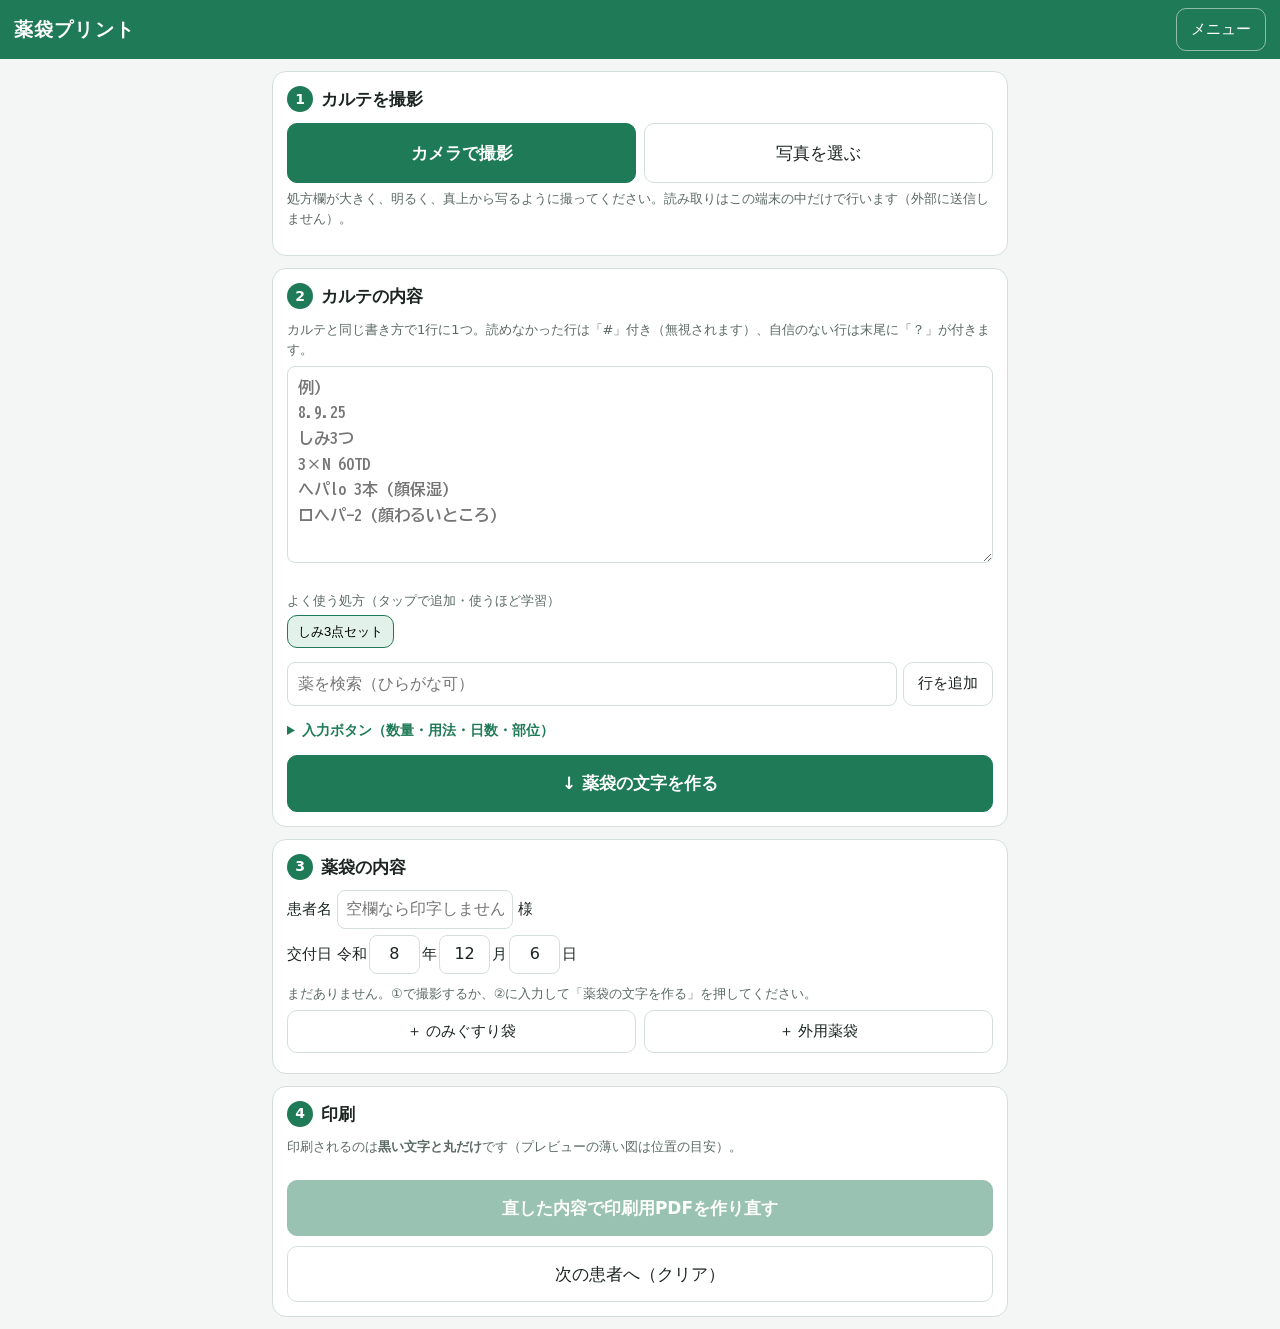
==== commit 555b6cde: "読み取り精度の改善と、空欄にしない推測・印刷プレビュー - 読み取った直後に、印刷される薬袋のプレビューを画面上部に表示（推測した項目は「推測: 部位」などと表示） - 空欄にしない：部位（学習→薬ご" ====
--- a/docs/index.html
+++ b/docs/index.html
@@ -43,6 +43,7 @@
     </div>
     <p class="status" id="ocrStatus" hidden></p>
     <div id="quickPrint"></div>
+    <div class="previews" id="quickPreview"></div>
   </section>
 
   <!-- ② カルテの内容 -->
--- a/docs/css/app.css
+++ b/docs/css/app.css
@@ -1,143 +1,144 @@
-@font-face { font-family: "BIZ UDGothic"; src: url("../fonts/BIZUDGothic-Bold-jis.ttf") format("truetype"); font-weight: 400 900; font-display: swap; }
-
-:root {
-  --bg: #f3f6f4; --panel: #fff; --ink: #1c2522; --muted: #5b6964; --line: #d5dfda;
-  --accent: #1f7a57; --accent-soft: #e2f1ea; --naifuku: #1f9a4c; --gaiyou: #cf4f2a;
-  --warn-bg: #fff4c2; --warn-line: #e0b400; --err: #b3261e;
-  font-family: "Hiragino Sans", "Yu Gothic UI", "Meiryo", system-ui, sans-serif;
-  color: var(--ink);
-  -webkit-text-size-adjust: 100%;
-}
-* { box-sizing: border-box; }
-body { margin: 0; background: var(--bg); font-size: 16px; line-height: 1.55; padding-bottom: env(safe-area-inset-bottom); }
-.bar { position: sticky; top: 0; z-index: 5; display: flex; align-items: center; justify-content: space-between;
-  padding: calc(8px + env(safe-area-inset-top)) 14px 8px; background: var(--accent); color: #fff; }
-.bar h1 { margin: 0; font-size: 19px; letter-spacing: .06em; }
-.bar .btn { color: #fff; border-color: rgba(255,255,255,.5); }
-main { max-width: 760px; margin: 0 auto; padding: 12px; display: flex; flex-direction: column; gap: 12px; }
-.card { background: var(--panel); border: 1px solid var(--line); border-radius: 14px; padding: 14px; }
-.card h2 { margin: 0 0 10px; font-size: 17px; display: flex; align-items: center; gap: 8px; }
-.num { display: inline-grid; place-items: center; width: 26px; height: 26px; border-radius: 50%; background: var(--accent); color: #fff; font-size: 14px; }
-.note { color: var(--muted); font-size: 13px; margin: 6px 0; }
-.status { margin: 8px 0 0; padding: 8px 10px; border-radius: 8px; background: var(--accent-soft); font-size: 14px; }
-.status.warn { background: var(--warn-bg); }
-
-.btn { font: inherit; font-size: 15px; padding: 9px 14px; border-radius: 10px; border: 1px solid var(--line); background: #fff; color: var(--ink);
-  cursor: pointer; text-align: center; display: inline-flex; align-items: center; justify-content: center; gap: 6px; -webkit-tap-highlight-color: transparent; }
-.btn:active { transform: scale(.98); }
-.btn:disabled { opacity: .45; }
-.btn.primary { background: var(--accent); border-color: var(--accent); color: #fff; font-weight: 700; }
-.btn.ghost { background: transparent; }
-.btn.big { padding: 16px 10px; font-size: 17px; }
-.btn.wide { width: 100%; padding: 14px; font-size: 17px; margin-top: 10px; }
-.btn.tiny { padding: 5px 10px; font-size: 13px; border-radius: 8px; }
-.btn.danger { color: var(--err); }
-.row2 { display: grid; grid-template-columns: 1fr 1fr; gap: 8px; margin: 6px 0; }
-
-.photo { margin-top: 10px; }
-.doctor-bar { display: flex; align-items: center; gap: 8px; margin: 0 0 10px; }
-.doctor-bar .lbl { font-size: 13px; color: var(--muted); }
-.photo-wrap { position: relative; display: inline-block; max-width: 100%; }
-.photo-wrap img { display: block; max-width: 100%; max-height: 50vh; width: auto; height: auto; background: #eef1ef; border-radius: 10px; border: 1px solid var(--line); }
-.photo-wrap.selecting { touch-action: none; outline: 3px solid var(--warn-line); border-radius: 10px; cursor: crosshair; }
-.photo-wrap .sel { position: absolute; border: 2px solid #d19b00; background: rgba(255, 214, 0, .18); pointer-events: none; }
-.photo-tools { display: flex; gap: 6px; margin-top: 6px; }
-dialog.full { width: 100vw; max-width: 100vw; height: 100dvh; max-height: 100dvh; margin: 0; padding: 0; border: none; }
-dialog::backdrop { background: rgba(0,0,0,.4); }
-.viewer { height: calc(100dvh - 80px); overflow: auto; background: #222; }
-.viewer img { width: 200%; display: block; }
-#dlgPhoto form { padding: 8px 12px; }
-
-textarea, input, select { font: inherit; font-size: 16px; border: 1px solid var(--line); border-radius: 8px; padding: 8px 10px; background: #fff; color: var(--ink); min-width: 0; }
-textarea { width: 100%; resize: vertical; line-height: 1.6; }
-#karteText { font-family: "BIZ UDGothic", monospace; font-size: 16px; }
-.sub { margin-top: 10px; }
-.sub-title { font-size: 13px; color: var(--muted); margin-bottom: 4px; }
-.chips-scroll { display: flex; gap: 6px; overflow-x: auto; padding-bottom: 4px; -webkit-overflow-scrolling: touch; }
-.preset { flex: none; max-width: 230px; text-align: left; font-size: 13px; line-height: 1.35; padding: 7px 10px; border: 1px solid var(--accent); background: var(--accent-soft);
-  border-radius: 10px; white-space: normal; }
-.preset small { display: block; color: var(--muted); font-size: 11px; }
-.drug-add { display: flex; gap: 6px; }
-.drug-add input { flex: 1; }
-details.sub summary { cursor: pointer; font-size: 14px; color: var(--accent); font-weight: 700; padding: 4px 0; }
-.trow { display: flex; gap: 6px; align-items: flex-start; margin: 6px 0; }
-.trow > span { flex: none; width: 34px; font-size: 12px; color: var(--muted); padding-top: 6px; }
-.tokens { display: flex; flex-wrap: wrap; gap: 5px; }
-.tok { font: inherit; font-size: 14px; padding: 6px 10px; border: 1px solid var(--line); border-radius: 8px; background: #f6faf8; }
-.tok:active { background: var(--accent-soft); }
-.tok.on { background: var(--ink); color: #fff; border-color: var(--ink); }
-.read-rows { margin-top: 10px; display: flex; flex-direction: column; gap: 8px; }
-.rr { border: 1px solid var(--line); border-left: 5px solid var(--accent); border-radius: 10px; padding: 7px 8px; background: #fff; }
-.rr.rr-bad { border-left-color: var(--warn-line); background: #fffbea; }
-.rr img { display: block; max-width: 100%; height: 48px; object-fit: contain; object-position: left; border-radius: 6px; background: #eef1ef; }
-.rr-cur { font-size: 14px; margin: 5px 0 4px; font-family: "BIZ UDGothic", sans-serif; word-break: break-all; }
-.rr-alts { display: flex; flex-wrap: wrap; gap: 5px; }
-.rr-alts .tok { font-size: 13px; padding: 5px 9px; }
-
-.common { display: flex; flex-direction: column; gap: 6px; margin-bottom: 10px; font-size: 15px; }
-.common input { padding: 6px 8px; }
-.common #cName { width: 11em; }
-.num-in { width: 3.2em; text-align: center; margin: 0 2px; }
-
-.bag { border: 1px solid var(--line); border-left: 6px solid var(--naifuku); border-radius: 12px; padding: 10px; margin-bottom: 10px; }
-.bag.gaiyou { border-left-color: var(--gaiyou); }
-.bag-head { display: flex; align-items: center; gap: 6px; flex-wrap: wrap; }
-.bag-title { font-weight: 700; margin-right: auto; }
-.bag.naifuku .bag-title { color: var(--naifuku); }
-.bag.gaiyou .bag-title { color: var(--gaiyou); }
-.seg { display: inline-flex; border: 1px solid var(--line); border-radius: 9px; overflow: hidden; }
-.seg button { font: inherit; font-size: 14px; border: none; background: #fff; padding: 6px 12px; }
-.seg button.on { background: var(--ink); color: #fff; }
-.size-reason { font-size: 12px; color: var(--muted); margin: 4px 0; }
-.f { display: flex; flex-wrap: wrap; align-items: center; gap: 5px; margin: 7px 0; font-size: 15px; }
-.f .lbl { width: 3.2em; font-size: 12px; color: var(--muted); flex: none; }
-.f input { width: 3.6em; text-align: center; padding: 6px 4px; }
-.f input.wide-in { width: 9em; text-align: left; }
-.unsure { background: var(--warn-bg) !important; border-color: var(--warn-line) !important; }
-.chips { display: inline-flex; flex-wrap: wrap; gap: 4px; }
-.chip { position: relative; }
-.chip input { position: absolute; opacity: 0; pointer-events: none; width: 1px; }
-.chip span { display: inline-block; padding: 5px 10px; border: 1px solid var(--line); border-radius: 999px; font-size: 14px; background: #fff; }
-.chip input:checked + span { background: var(--ink); color: #fff; border-color: var(--ink); }
-.chips.unsure { border: 1px solid var(--warn-line); border-radius: 10px; padding: 2px; }
-.bag-info { margin-top: 6px; padding: 7px 9px; background: #f5f8f6; border-radius: 8px; font-size: 12.5px; color: var(--muted); }
-.bag-info b { color: var(--ink); }
-.bag-actions { display: flex; gap: 6px; justify-content: flex-end; margin-top: 6px; flex-wrap: wrap; }
-
-.previews { display: flex; gap: 10px; overflow-x: auto; padding-bottom: 6px; }
-.pv { flex: none; }
-.pv-cap { font-size: 12px; color: var(--muted); }
-.pv-frame { border: 1px solid var(--line); background: #fff; overflow: hidden; box-shadow: 0 1px 4px rgba(0,0,0,.08); }
-.pv-inner { transform-origin: top left; }
-.pv .yt-art { opacity: .28; }
-.check { display: flex; align-items: center; gap: 8px; margin: 12px 0 0; font-size: 15px; }
-.check input { width: 22px; height: 22px; }
-#pdfResult .res { border: 1px solid var(--accent); background: var(--accent-soft); border-radius: 10px; padding: 10px; margin-top: 10px; }
-#pdfResult .res.err { border-color: var(--err); background: #fdecea; color: var(--err); }
-#pdfResult .res .row2 { margin-top: 8px; }
-
-.menu { padding: calc(10px + env(safe-area-inset-top)) 14px 40px; max-width: 760px; margin: 0 auto; }
-.menu-head { display: flex; justify-content: space-between; align-items: center; margin-bottom: 8px; font-size: 18px; }
-.menu details { border: 1px solid var(--line); border-radius: 12px; padding: 10px 12px; margin-bottom: 10px; background: #fff; }
-.menu summary { font-weight: 700; cursor: pointer; }
-.menu input, .menu select, .menu textarea { width: 100%; margin: 3px 0; }
-.form-box { border: 1px dashed var(--line); border-radius: 10px; padding: 10px; margin-top: 8px; display: flex; flex-direction: column; gap: 4px; }
-.rule-list { padding-left: 1.4em; margin: 6px 0; }
-.rule-list li { margin: 6px 0; font-size: 14px; }
-.rule-list .btn { margin-left: 6px; }
-.drug-table { max-height: 40vh; overflow: auto; border: 1px solid var(--line); border-radius: 8px; margin: 6px 0; }
-.drug-row { display: flex; justify-content: space-between; gap: 8px; padding: 7px 9px; border-bottom: 1px solid var(--line); font-size: 14px; }
-.drug-row small { color: var(--muted); display: block; font-size: 11.5px; }
-.field { margin: 10px 0; }
-.field label { display: flex; align-items: center; gap: 4px; font-size: 14px; }
-#calibBox .row2 { align-items: center; }
-
-.toast { position: fixed; left: 12px; right: 12px; bottom: calc(14px + env(safe-area-inset-bottom)); z-index: 20; background: var(--ink); color: #fff;
-  border-radius: 12px; padding: 12px 14px; box-shadow: 0 8px 30px rgba(0,0,0,.3); max-width: 736px; margin: 0 auto; }
-.toast .row2 { margin-top: 8px; }
-.toast .btn { color: var(--ink); }
-.busy { position: fixed; inset: 0; z-index: 30; background: rgba(255,255,255,.75); display: grid; place-items: center; }
-.busy[hidden] { display: none; }
-.busy-box { background: #fff; border: 1px solid var(--line); border-radius: 14px; padding: 22px 28px; text-align: center; max-width: 80vw; }
-.spinner { width: 36px; height: 36px; margin: 0 auto 10px; border: 4px solid var(--accent-soft); border-top-color: var(--accent); border-radius: 50%; animation: spin .9s linear infinite; }
-@keyframes spin { to { transform: rotate(360deg); } }
+@font-face { font-family: "BIZ UDGothic"; src: url("../fonts/BIZUDGothic-Bold-jis.ttf") format("truetype"); font-weight: 400 900; font-display: swap; }
+
+:root {
+  --bg: #f3f6f4; --panel: #fff; --ink: #1c2522; --muted: #5b6964; --line: #d5dfda;
+  --accent: #1f7a57; --accent-soft: #e2f1ea; --naifuku: #1f9a4c; --gaiyou: #cf4f2a;
+  --warn-bg: #fff4c2; --warn-line: #e0b400; --err: #b3261e;
+  font-family: "Hiragino Sans", "Yu Gothic UI", "Meiryo", system-ui, sans-serif;
+  color: var(--ink);
+  -webkit-text-size-adjust: 100%;
+}
+* { box-sizing: border-box; }
+body { margin: 0; background: var(--bg); font-size: 16px; line-height: 1.55; padding-bottom: env(safe-area-inset-bottom); }
+.bar { position: sticky; top: 0; z-index: 5; display: flex; align-items: center; justify-content: space-between;
+  padding: calc(8px + env(safe-area-inset-top)) 14px 8px; background: var(--accent); color: #fff; }
+.bar h1 { margin: 0; font-size: 19px; letter-spacing: .06em; }
+.bar .btn { color: #fff; border-color: rgba(255,255,255,.5); }
+main { max-width: 760px; margin: 0 auto; padding: 12px; display: flex; flex-direction: column; gap: 12px; }
+.card { background: var(--panel); border: 1px solid var(--line); border-radius: 14px; padding: 14px; }
+.card h2 { margin: 0 0 10px; font-size: 17px; display: flex; align-items: center; gap: 8px; }
+.num { display: inline-grid; place-items: center; width: 26px; height: 26px; border-radius: 50%; background: var(--accent); color: #fff; font-size: 14px; }
+.note { color: var(--muted); font-size: 13px; margin: 6px 0; }
+.status { margin: 8px 0 0; padding: 8px 10px; border-radius: 8px; background: var(--accent-soft); font-size: 14px; }
+.status.warn { background: var(--warn-bg); }
+
+.btn { font: inherit; font-size: 15px; padding: 9px 14px; border-radius: 10px; border: 1px solid var(--line); background: #fff; color: var(--ink);
+  cursor: pointer; text-align: center; display: inline-flex; align-items: center; justify-content: center; gap: 6px; -webkit-tap-highlight-color: transparent; }
+.btn:active { transform: scale(.98); }
+.btn:disabled { opacity: .45; }
+.btn.primary { background: var(--accent); border-color: var(--accent); color: #fff; font-weight: 700; }
+.btn.ghost { background: transparent; }
+.btn.big { padding: 16px 10px; font-size: 17px; }
+.btn.wide { width: 100%; padding: 14px; font-size: 17px; margin-top: 10px; }
+.btn.tiny { padding: 5px 10px; font-size: 13px; border-radius: 8px; }
+.btn.danger { color: var(--err); }
+.row2 { display: grid; grid-template-columns: 1fr 1fr; gap: 8px; margin: 6px 0; }
+
+.photo { margin-top: 10px; }
+.doctor-bar { display: flex; align-items: center; gap: 8px; margin: 0 0 10px; }
+.doctor-bar .lbl { font-size: 13px; color: var(--muted); }
+.photo-wrap { position: relative; display: inline-block; max-width: 100%; }
+.photo-wrap img { display: block; max-width: 100%; max-height: 50vh; width: auto; height: auto; background: #eef1ef; border-radius: 10px; border: 1px solid var(--line); }
+.photo-wrap.selecting { touch-action: none; outline: 3px solid var(--warn-line); border-radius: 10px; cursor: crosshair; }
+.photo-wrap .sel { position: absolute; border: 2px solid #d19b00; background: rgba(255, 214, 0, .18); pointer-events: none; }
+.photo-tools { display: flex; gap: 6px; margin-top: 6px; }
+dialog.full { width: 100vw; max-width: 100vw; height: 100dvh; max-height: 100dvh; margin: 0; padding: 0; border: none; }
+dialog::backdrop { background: rgba(0,0,0,.4); }
+.viewer { height: calc(100dvh - 80px); overflow: auto; background: #222; }
+.viewer img { width: 200%; display: block; }
+#dlgPhoto form { padding: 8px 12px; }
+
+textarea, input, select { font: inherit; font-size: 16px; border: 1px solid var(--line); border-radius: 8px; padding: 8px 10px; background: #fff; color: var(--ink); min-width: 0; }
+textarea { width: 100%; resize: vertical; line-height: 1.6; }
+#karteText { font-family: "BIZ UDGothic", monospace; font-size: 16px; }
+.sub { margin-top: 10px; }
+.sub-title { font-size: 13px; color: var(--muted); margin-bottom: 4px; }
+.chips-scroll { display: flex; gap: 6px; overflow-x: auto; padding-bottom: 4px; -webkit-overflow-scrolling: touch; }
+.preset { flex: none; max-width: 230px; text-align: left; font-size: 13px; line-height: 1.35; padding: 7px 10px; border: 1px solid var(--accent); background: var(--accent-soft);
+  border-radius: 10px; white-space: normal; }
+.preset small { display: block; color: var(--muted); font-size: 11px; }
+.drug-add { display: flex; gap: 6px; }
+.drug-add input { flex: 1; }
+details.sub summary { cursor: pointer; font-size: 14px; color: var(--accent); font-weight: 700; padding: 4px 0; }
+.trow { display: flex; gap: 6px; align-items: flex-start; margin: 6px 0; }
+.trow > span { flex: none; width: 34px; font-size: 12px; color: var(--muted); padding-top: 6px; }
+.tokens { display: flex; flex-wrap: wrap; gap: 5px; }
+.tok { font: inherit; font-size: 14px; padding: 6px 10px; border: 1px solid var(--line); border-radius: 8px; background: #f6faf8; }
+.tok:active { background: var(--accent-soft); }
+.tok.on { background: var(--ink); color: #fff; border-color: var(--ink); }
+.read-rows { margin-top: 10px; display: flex; flex-direction: column; gap: 8px; }
+.rr { border: 1px solid var(--line); border-left: 5px solid var(--accent); border-radius: 10px; padding: 7px 8px; background: #fff; }
+.rr.rr-bad { border-left-color: var(--warn-line); background: #fffbea; }
+.rr img { display: block; max-width: 100%; height: 48px; object-fit: contain; object-position: left; border-radius: 6px; background: #eef1ef; }
+.rr-cur { font-size: 14px; margin: 5px 0 4px; font-family: "BIZ UDGothic", sans-serif; word-break: break-all; }
+.rr-alts { display: flex; flex-wrap: wrap; gap: 5px; }
+.rr-alts .tok { font-size: 13px; padding: 5px 9px; }
+
+.common { display: flex; flex-direction: column; gap: 6px; margin-bottom: 10px; font-size: 15px; }
+.common input { padding: 6px 8px; }
+.common #cName { width: 11em; }
+.num-in { width: 3.2em; text-align: center; margin: 0 2px; }
+
+.bag { border: 1px solid var(--line); border-left: 6px solid var(--naifuku); border-radius: 12px; padding: 10px; margin-bottom: 10px; }
+.bag.gaiyou { border-left-color: var(--gaiyou); }
+.bag-head { display: flex; align-items: center; gap: 6px; flex-wrap: wrap; }
+.bag-title { font-weight: 700; margin-right: auto; }
+.bag.naifuku .bag-title { color: var(--naifuku); }
+.bag.gaiyou .bag-title { color: var(--gaiyou); }
+.seg { display: inline-flex; border: 1px solid var(--line); border-radius: 9px; overflow: hidden; }
+.seg button { font: inherit; font-size: 14px; border: none; background: #fff; padding: 6px 12px; }
+.seg button.on { background: var(--ink); color: #fff; }
+.size-reason { font-size: 12px; color: var(--muted); margin: 4px 0; }
+.f { display: flex; flex-wrap: wrap; align-items: center; gap: 5px; margin: 7px 0; font-size: 15px; }
+.f .lbl { width: 3.2em; font-size: 12px; color: var(--muted); flex: none; }
+.f input { width: 3.6em; text-align: center; padding: 6px 4px; }
+.f input.wide-in { width: 9em; text-align: left; }
+.unsure { background: var(--warn-bg) !important; border-color: var(--warn-line) !important; }
+.chips { display: inline-flex; flex-wrap: wrap; gap: 4px; }
+.chip { position: relative; }
+.chip input { position: absolute; opacity: 0; pointer-events: none; width: 1px; }
+.chip span { display: inline-block; padding: 5px 10px; border: 1px solid var(--line); border-radius: 999px; font-size: 14px; background: #fff; }
+.chip input:checked + span { background: var(--ink); color: #fff; border-color: var(--ink); }
+.chips.unsure { border: 1px solid var(--warn-line); border-radius: 10px; padding: 2px; }
+.bag-info { margin-top: 6px; padding: 7px 9px; background: #f5f8f6; border-radius: 8px; font-size: 12.5px; color: var(--muted); }
+.bag-info b { color: var(--ink); }
+.bag-actions { display: flex; gap: 6px; justify-content: flex-end; margin-top: 6px; flex-wrap: wrap; }
+
+.previews { display: flex; gap: 10px; overflow-x: auto; padding-bottom: 6px; }
+.pv { flex: none; }
+.pv-cap { font-size: 12px; color: var(--muted); }
+.pv-warn { display: inline-block; margin-left: 4px; padding: 0 4px; border-radius: 4px; background: #fff3c4; color: #7a5b00; }
+.pv-frame { border: 1px solid var(--line); background: #fff; overflow: hidden; box-shadow: 0 1px 4px rgba(0,0,0,.08); }
+.pv-inner { transform-origin: top left; }
+.pv .yt-art { opacity: .28; }
+.check { display: flex; align-items: center; gap: 8px; margin: 12px 0 0; font-size: 15px; }
+.check input { width: 22px; height: 22px; }
+#pdfResult .res { border: 1px solid var(--accent); background: var(--accent-soft); border-radius: 10px; padding: 10px; margin-top: 10px; }
+#pdfResult .res.err { border-color: var(--err); background: #fdecea; color: var(--err); }
+#pdfResult .res .row2 { margin-top: 8px; }
+
+.menu { padding: calc(10px + env(safe-area-inset-top)) 14px 40px; max-width: 760px; margin: 0 auto; }
+.menu-head { display: flex; justify-content: space-between; align-items: center; margin-bottom: 8px; font-size: 18px; }
+.menu details { border: 1px solid var(--line); border-radius: 12px; padding: 10px 12px; margin-bottom: 10px; background: #fff; }
+.menu summary { font-weight: 700; cursor: pointer; }
+.menu input, .menu select, .menu textarea { width: 100%; margin: 3px 0; }
+.form-box { border: 1px dashed var(--line); border-radius: 10px; padding: 10px; margin-top: 8px; display: flex; flex-direction: column; gap: 4px; }
+.rule-list { padding-left: 1.4em; margin: 6px 0; }
+.rule-list li { margin: 6px 0; font-size: 14px; }
+.rule-list .btn { margin-left: 6px; }
+.drug-table { max-height: 40vh; overflow: auto; border: 1px solid var(--line); border-radius: 8px; margin: 6px 0; }
+.drug-row { display: flex; justify-content: space-between; gap: 8px; padding: 7px 9px; border-bottom: 1px solid var(--line); font-size: 14px; }
+.drug-row small { color: var(--muted); display: block; font-size: 11.5px; }
+.field { margin: 10px 0; }
+.field label { display: flex; align-items: center; gap: 4px; font-size: 14px; }
+#calibBox .row2 { align-items: center; }
+
+.toast { position: fixed; left: 12px; right: 12px; bottom: calc(14px + env(safe-area-inset-bottom)); z-index: 20; background: var(--ink); color: #fff;
+  border-radius: 12px; padding: 12px 14px; box-shadow: 0 8px 30px rgba(0,0,0,.3); max-width: 736px; margin: 0 auto; }
+.toast .row2 { margin-top: 8px; }
+.toast .btn { color: var(--ink); }
+.busy { position: fixed; inset: 0; z-index: 30; background: rgba(255,255,255,.75); display: grid; place-items: center; }
+.busy[hidden] { display: none; }
+.busy-box { background: #fff; border: 1px solid var(--line); border-radius: 14px; padding: 22px 28px; text-align: center; max-width: 80vw; }
+.spinner { width: 36px; height: 36px; margin: 0 auto 10px; border: 4px solid var(--accent-soft); border-top-color: var(--accent); border-radius: 50%; animation: spin .9s linear infinite; }
+@keyframes spin { to { transform: rotate(360deg); } }
